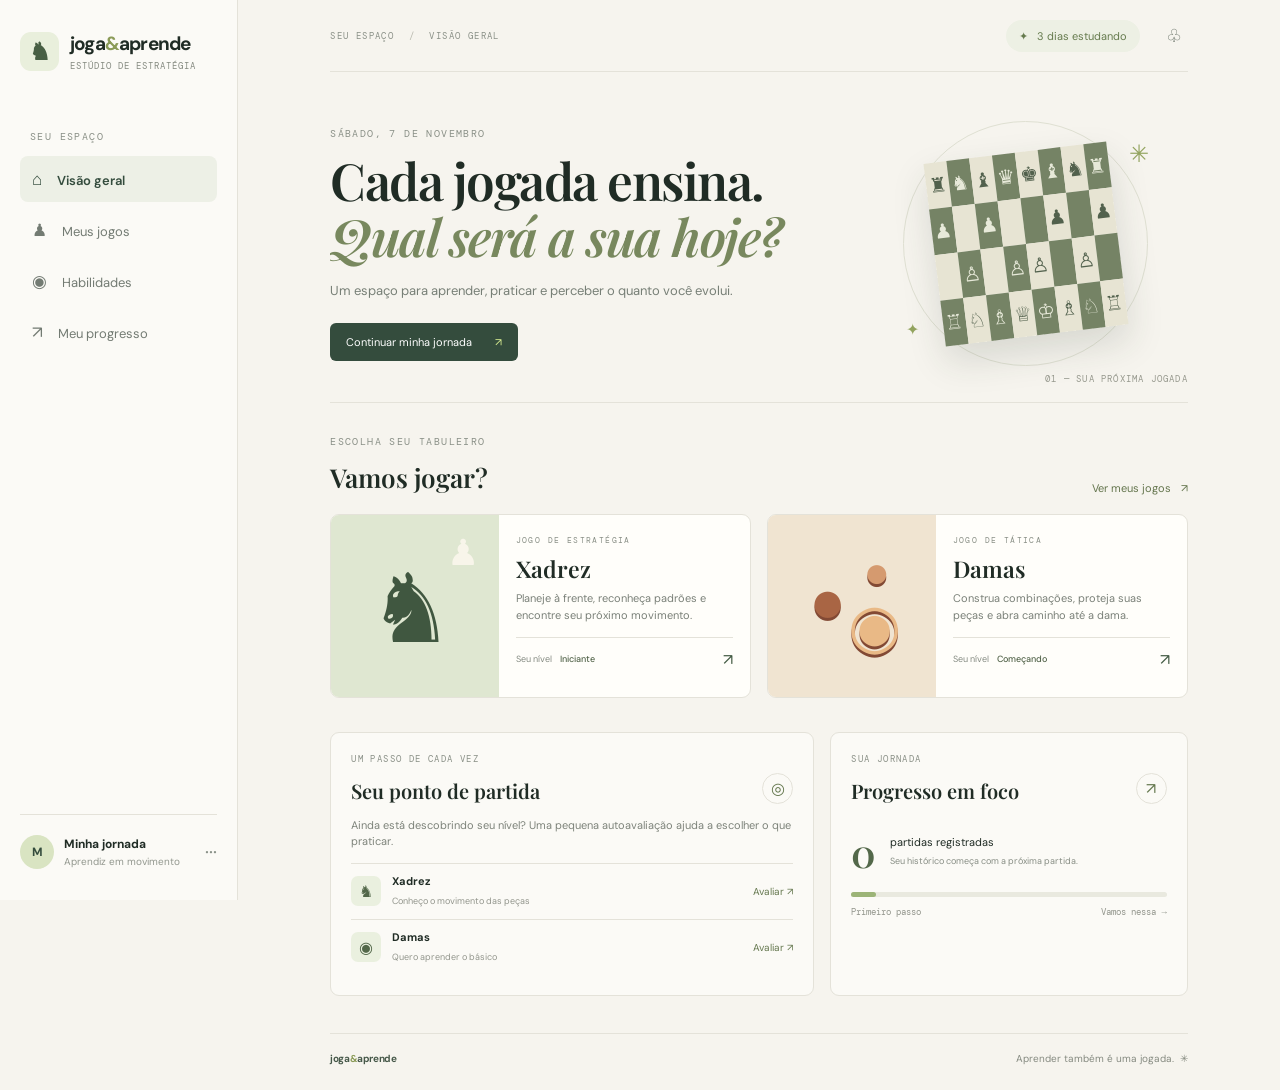
==== site/index.html @ 1d1612b4 "feat: add chess and checkers rules pages" ====
<!doctype html>
<html lang="pt-BR">
<head>
  <meta charset="utf-8"><meta name="viewport" content="width=device-width, initial-scale=1">
  <meta name="theme-color" content="#f6f4ee"><title>Joga & Aprende — Xadrez e Damas</title>
  <link rel="stylesheet" href="style.css">
</head>
<body>
  <aside class="sidebar">
    <a class="brand" href="#inicio"><span class="brand-icon">♞</span><span>joga<span class="amp">&</span>aprende<small>ESTÚDIO DE ESTRATÉGIA</small></span></a>
    <div class="nav-label">SEU ESPAÇO</div>
    <nav>
      <a class="nav-link active" href="#inicio"><span>⌂</span> Visão geral</a>
      <a class="nav-link" href="#jogos"><span>♟</span> Meus jogos</a>
      <a class="nav-link" href="#habilidades"><span>◉</span> Habilidades</a>
      <a class="nav-link" href="#progresso"><span>↗</span> Meu progresso</a>
    </nav>
    <div class="side-bottom"><div class="avatar">M</div><div><strong>Minha jornada</strong><small>Aprendiz em movimento</small></div><span class="dots">···</span></div>
  </aside>
  <main id="inicio">
    <header><div class="crumb">SEU ESPAÇO <span>/</span> VISÃO GERAL</div><div class="header-right"><span class="streak">✦ &nbsp; 3 dias estudando</span><button class="icon-btn" aria-label="Notificações">♧</button></div></header>
    <section class="welcome"><div><p class="eyebrow">SÁBADO, 7 DE NOVEMBRO</p><h1>Cada jogada ensina.<br><em>Qual será a sua hoje?</em></h1><p class="intro">Um espaço para aprender, praticar e perceber o quanto você evolui.</p><a class="button dark" href="#jogos">Continuar minha jornada <span>↗</span></a></div><div class="board-art" aria-label="Ilustração de tabuleiro de xadrez"><div class="orbit"></div><div class="mini-board"><span>♜</span><span>♞</span><span>♝</span><span>♛</span><span>♚</span><span>♝</span><span>♞</span><span>♜</span><span>♟</span><span></span><span>♟</span><span></span><span></span><span>♟</span><span></span><span>♟</span><span></span><span>♙</span><span></span><span>♙</span><span>♙</span><span></span><span>♙</span><span></span><span>♖</span><span>♘</span><span>♗</span><span>♕</span><span>♔</span><span>♗</span><span>♘</span><span>♖</span></div><span class="spark s1">✳</span><span class="spark s2">✦</span></div><span class="welcome-index">01 — SUA PRÓXIMA JOGADA</span></section>
    <section id="jogos" class="games-section"><div class="section-heading"><div><p class="eyebrow">ESCOLHA SEU TABULEIRO</p><h2>Vamos jogar?</h2></div><a class="text-link" href="#habilidades">Ver meus jogos <span>↗</span></a></div><div class="game-grid">
      <article class="game-card chess"><div class="game-art chess-art"><span>♞</span><i>♟</i></div><div class="game-content"><div class="tag">JOGO DE ESTRATÉGIA</div><h3>Xadrez</h3><p>Planeje à frente, reconheça padrões e encontre seu próximo movimento.</p><div class="card-bottom"><span>Seu nível <b>Iniciante</b></span><a href="xadrez/regras.html" aria-label="Estudar regras de Xadrez">↗</a></div></div></article>
      <article class="game-card checkers"><div class="game-art checkers-art"><span>●</span><i>◉</i><b>●</b></div><div class="game-content"><div class="tag">JOGO DE TÁTICA</div><h3>Damas</h3><p>Construa combinações, proteja suas peças e abra caminho até a dama.</p><div class="card-bottom"><span>Seu nível <b>Começando</b></span><a href="damas/regras.html" aria-label="Estudar regras de Damas">↗</a></div></div></article>
    </div></section>
    <section id="habilidades" class="lower-grid"><article class="panel skill-panel"><div class="panel-heading"><div><p class="eyebrow">UM PASSO DE CADA VEZ</p><h2>Seu ponto de partida</h2></div><span class="round-icon">◎</span></div><p class="muted">Ainda está descobrindo seu nível? Uma pequena autoavaliação ajuda a escolher o que praticar.</p><div class="skill-row"><span>♞</span><div><strong>Xadrez</strong><small>Conheço o movimento das peças</small></div><a href="#progresso">Avaliar ↗</a></div><div class="skill-row"><span>◉</span><div><strong>Damas</strong><small>Quero aprender o básico</small></div><a href="#progresso">Avaliar ↗</a></div></article>
      <article id="progresso" class="panel progress-panel"><div class="panel-heading"><div><p class="eyebrow">SUA JORNADA</p><h2>Progresso em foco</h2></div><span class="round-icon">↗</span></div><div class="progress-stat"><strong>0</strong><span>partidas registradas<br><small>Seu histórico começa com a próxima partida.</small></span></div><div class="progress-line"><span></span></div><div class="progress-foot"><span>Primeiro passo</span><span>Vamos nessa →</span></div></article></section>
    <footer><span>joga<span class="amp">&</span>aprende</span><span>Aprender também é uma jogada. &nbsp;✳</span></footer>
  </main><script src="script.js"></script>
</body></html>
---- site/style.css ----
@import url('https://fonts.googleapis.com/css2?family=DM+Mono:wght@400;500&family=DM+Sans:wght@400;500;600;700&family=Playfair+Display:ital,wght@0,600;0,700;1,600;1,700&display=swap');
:root{--ink:#202c25;--muted:#778078;--paper:#f6f4ee;--line:#e4e2d9;--green:#344c3d;--lime:#d8ed91;--mono:'DM Mono',monospace;--sans:'DM Sans',sans-serif;--serif:'Playfair Display',serif}*{box-sizing:border-box}html{scroll-behavior:smooth}body{margin:0;background:var(--paper);color:var(--ink);font-family:var(--sans)}.sidebar{position:fixed;inset:0 auto 0 0;width:238px;background:#fbfaf6;border-right:1px solid var(--line);padding:31px 20px;display:flex;flex-direction:column;z-index:2}.brand{display:flex;align-items:center;gap:11px;color:var(--ink);font-weight:700;font-size:19px;text-decoration:none;letter-spacing:-.8px}.brand-icon{background:#e9efdc;border-radius:11px;width:39px;height:39px;display:grid;place-items:center;color:#485f44;font-size:24px}.amp{color:#8b9b58}.brand small{display:block;font:9px var(--mono);letter-spacing:1px;color:#858a80;margin-top:4px}.nav-label,.eyebrow,.crumb,.tag{font:10px var(--mono);letter-spacing:1.4px;color:#8a9087}.nav-label{margin:58px 0 13px 10px}nav{display:grid;gap:5px}.nav-link{padding:12px;border-radius:8px;color:#737b73;text-decoration:none;font-size:13px}.nav-link span{font-size:17px;margin-right:12px}.nav-link.active{background:#edf0e6;color:#344c3d;font-weight:600}.side-bottom{margin-top:auto;border-top:1px solid var(--line);padding-top:20px;display:flex;align-items:center;gap:10px;font-size:12px}.avatar{height:34px;width:34px;border-radius:50%;display:grid;place-items:center;background:#d9e4c2;color:var(--green);font-weight:700}.side-bottom small{display:block;color:#92978e;font-size:10px;margin-top:3px}.dots{margin-left:auto;font-size:20px;color:#889087}main{margin-left:238px;max-width:1440px;padding:0 7.2%}header{height:72px;border-bottom:1px solid var(--line);display:flex;align-items:center;justify-content:space-between}.crumb{font-size:9px}.crumb span{padding:0 8px;color:#b8b9ae}.header-right{display:flex;align-items:center;gap:20px}.streak{font-size:11px;color:#667b4e;background:#edf0e4;border-radius:20px;padding:9px 13px}.icon-btn{border:0;background:none;font-size:18px;color:#697268}.welcome{min-height:330px;padding:55px 0 41px;position:relative;display:flex;justify-content:space-between;align-items:center;border-bottom:1px solid var(--line);overflow:hidden}.eyebrow{margin:0 0 12px}.welcome h1{font:600 clamp(36px,4vw,52px)/1.1 var(--serif);letter-spacing:-1.5px;margin:0}.welcome h1 em{color:#78885e}.intro{font-size:13px;color:#777f76;margin:17px 0 24px}.button{padding:12px 16px;border-radius:6px;text-decoration:none;font-size:11px;display:inline-flex;gap:23px;align-items:center}.dark{background:var(--green);color:white}.dark span{color:var(--lime)}.board-art{width:254px;height:230px;position:relative;display:grid;place-items:center;margin-right:35px}.mini-board{width:184px;height:184px;display:grid;grid-template-columns:repeat(8,1fr);box-shadow:0 16px 36px #27362926;transform:rotate(-7deg);z-index:1}.mini-board span{display:grid;place-items:center;font-size:20px;color:#e7e9d9;background:#758365}.mini-board span:nth-child(16n+1),.mini-board span:nth-child(16n+3),.mini-board span:nth-child(16n+5),.mini-board span:nth-child(16n+7),.mini-board span:nth-child(16n+10),.mini-board span:nth-child(16n+12),.mini-board span:nth-child(16n+14),.mini-board span:nth-child(16n+16){background:#e7e4d3;color:#52614d}.orbit{position:absolute;width:245px;height:245px;border:1px solid #dfe0d2;border-radius:50%}.spark{position:absolute;color:#93a45f}.s1{top:9px;right:4px;font-size:24px}.s2{left:7px;bottom:19px}.welcome-index{position:absolute;bottom:17px;right:0;font:9px var(--mono);letter-spacing:1.2px;color:#96988d}.games-section{padding:32px 0 34px}.section-heading,.panel-heading{display:flex;align-items:end;justify-content:space-between}.section-heading h2,.panel h2{font:600 26px var(--serif);margin:0}.text-link{font-size:11px;color:#64754d;text-decoration:none}.text-link span{margin-left:7px}.game-grid{display:grid;grid-template-columns:1fr 1fr;gap:16px;margin-top:19px}.game-card{background:#fffefa;border:1px solid var(--line);border-radius:9px;overflow:hidden;display:grid;grid-template-columns:40% 60%;min-height:184px}.game-art{position:relative;display:grid;place-items:center;overflow:hidden}.chess-art{background:#dfe7d1}.chess-art span{font-size:96px;color:#405740;transform:translate(-4px,4px)}.chess-art i{position:absolute;font-style:normal;color:#f8f5ea;font-size:36px;top:14px;right:20px}.checkers-art{background:#f0e4d1}.checkers-art span,.checkers-art i,.checkers-art b{position:absolute;font-size:61px;color:#a96544;text-shadow:0 3px 0 #824934}.checkers-art span{transform:translate(-24px,-5px)}.checkers-art i{font-style:normal;transform:translate(23px,20px);color:#e9b986}.checkers-art b{transform:translate(25px,-34px);font-size:44px;color:#d59a6f}.game-content{padding:20px 17px 13px}.tag{font-size:8px}.game-content h3{font:600 23px var(--serif);margin:8px 0 6px}.game-content p{font-size:11px;line-height:1.55;color:#7a8078;margin:0;max-width:245px}.card-bottom{display:flex;align-items:center;justify-content:space-between;border-top:1px solid var(--line);padding-top:11px;margin-top:13px;font-size:9px;color:#858b82}.card-bottom b{font-weight:500;color:#53644a;margin-left:6px}.card-bottom a{color:#425a42;text-decoration:none;font-size:16px}.lower-grid{display:grid;grid-template-columns:1.15fr .85fr;gap:16px;margin:0 0 37px}.panel{border:1px solid var(--line);background:#fbfaf6;border-radius:9px;padding:20px}.panel h2{font-size:20px}.panel .eyebrow{font-size:9px}.round-icon{width:31px;height:31px;border:1px solid var(--line);border-radius:50%;display:grid;place-items:center;color:#65784f}.muted{font-size:11px;color:#7d837a;line-height:1.5;margin:13px 0}.skill-row{padding:10px 0;border-top:1px solid var(--line);display:flex;align-items:center;gap:11px}.skill-row>span{width:30px;height:30px;border-radius:7px;background:#eaf0df;display:grid;place-items:center;color:#53684a}.skill-row strong{font-size:11px;display:block}.skill-row small{font-size:9px;color:#92958c}.skill-row a{margin-left:auto;text-decoration:none;color:#65784f;font-size:10px}.progress-stat{display:flex;align-items:center;gap:14px;margin:22px 0 14px}.progress-stat strong{font:600 39px var(--serif);color:#53684a}.progress-stat span{font-size:11px;line-height:1.6}.progress-stat small{color:#878d84;font-size:9px}.progress-line{height:5px;background:#e9e9df;border-radius:8px}.progress-line span{display:block;height:100%;width:8%;background:#9cb477;border-radius:8px}.progress-foot{display:flex;justify-content:space-between;margin-top:9px;font:9px var(--mono);color:#92958c}footer{border-top:1px solid var(--line);display:flex;justify-content:space-between;padding:18px 0 25px;font-size:10px;color:#858a80}footer>span:first-child{font-weight:700;color:#465849;letter-spacing:-.4px}
@media(max-width:950px){.sidebar{width:195px}main{margin-left:195px;padding:0 5%}.game-card{grid-template-columns:34% 66%}.game-content{padding:16px 12px}.board-art{margin-right:0;transform:scale(.85)}}@media(max-width:700px){.sidebar{position:sticky;top:0;width:100%;height:60px;padding:9px 16px;flex-direction:row;align-items:center;border-right:0;border-bottom:1px solid var(--line)}.brand{font-size:16px}.brand-icon{width:34px;height:34px}.brand small,.nav-label,.side-bottom{display:none}nav{margin-left:auto;display:flex;gap:0}.nav-link{font-size:0;padding:8px}.nav-link span{font-size:17px;margin:0}.nav-link:nth-child(n+3){display:none}main{margin:0;padding:0 20px}header{height:54px}.streak{font-size:9px;padding:7px 9px}.welcome{padding:37px 0 40px;min-height:275px}.welcome h1{font-size:37px}.intro{max-width:300px;line-height:1.5}.board-art{position:absolute;right:-80px;opacity:.18;transform:scale(.8)}.welcome>div:first-child{z-index:1}.welcome-index{font-size:7px}.game-grid,.lower-grid{grid-template-columns:1fr}.game-card{min-height:175px;grid-template-columns:36% 64%}.game-art{min-height:175px}.game-content p{max-width:none}.section-heading h2{font-size:24px}.panel{padding:17px}footer{font-size:9px}}
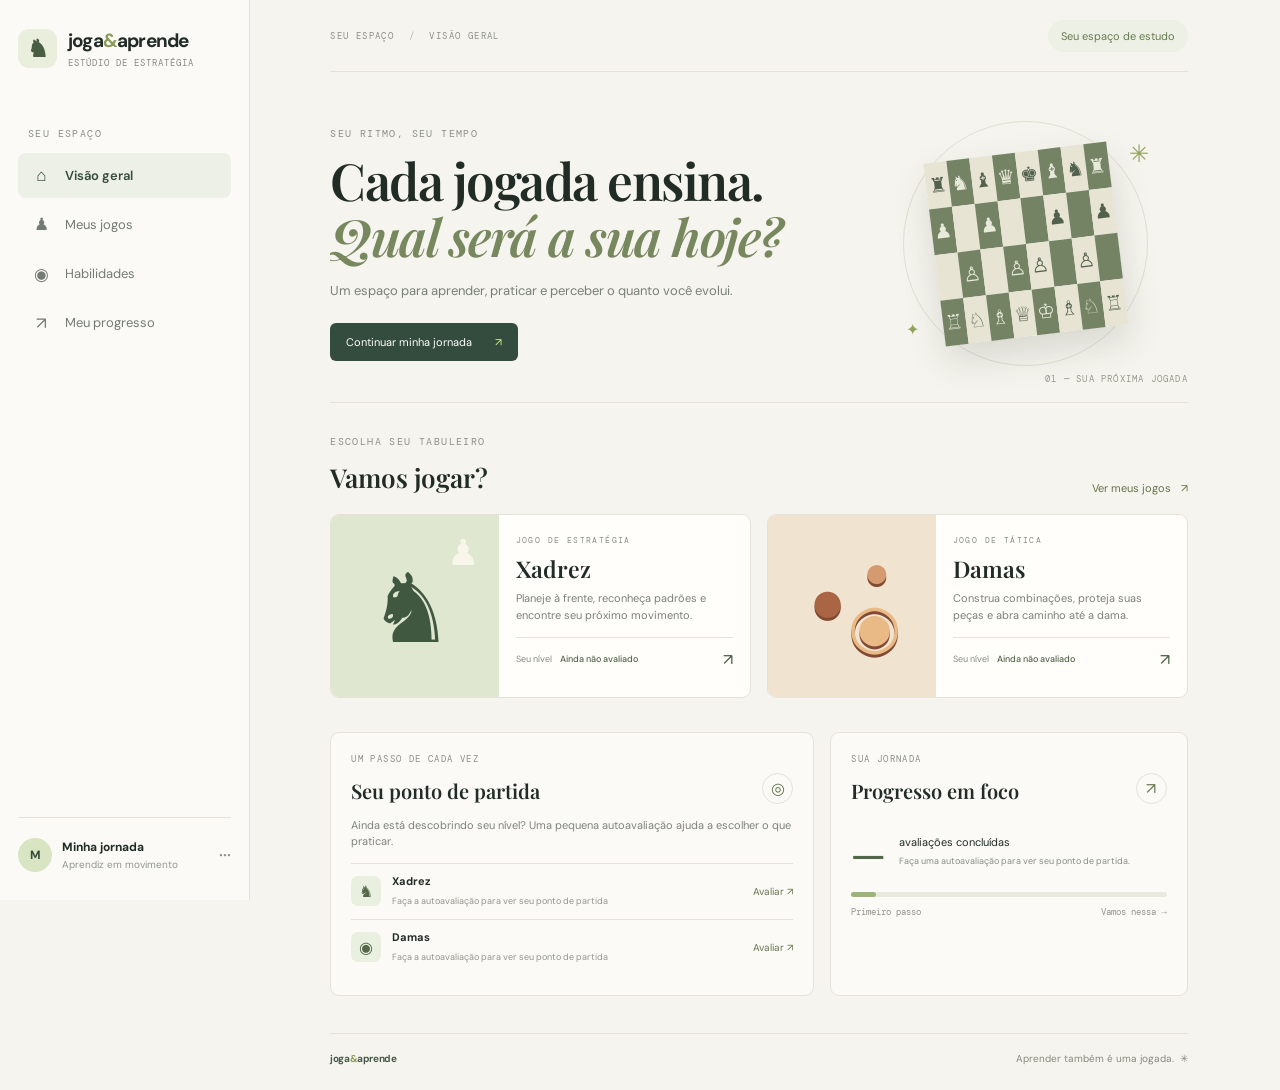
==== commit 1abb5b77: "feat: complete skill assessments and unify sidebar navigation" ====
--- a/site/index.html
+++ b/site/index.html
@@ -12,21 +12,26 @@
     <nav>
       <a class="nav-link active" href="#inicio"><span>⌂</span> Visão geral</a>
       <a class="nav-link" href="#jogos"><span>♟</span> Meus jogos</a>
-      <a class="nav-link" href="#habilidades"><span>◉</span> Habilidades</a>
+      <a class="nav-link" href="habilidades/index.html"><span>◉</span> Habilidades</a>
       <a class="nav-link" href="#progresso"><span>↗</span> Meu progresso</a>
     </nav>
     <div class="side-bottom"><div class="avatar">M</div><div><strong>Minha jornada</strong><small>Aprendiz em movimento</small></div><span class="dots">···</span></div>
   </aside>
   <main id="inicio">
-    <header><div class="crumb">SEU ESPAÇO <span>/</span> VISÃO GERAL</div><div class="header-right"><span class="streak">✦ &nbsp; 3 dias estudando</span><button class="icon-btn" aria-label="Notificações">♧</button></div></header>
-    <section class="welcome"><div><p class="eyebrow">SÁBADO, 7 DE NOVEMBRO</p><h1>Cada jogada ensina.<br><em>Qual será a sua hoje?</em></h1><p class="intro">Um espaço para aprender, praticar e perceber o quanto você evolui.</p><a class="button dark" href="#jogos">Continuar minha jornada <span>↗</span></a></div><div class="board-art" aria-label="Ilustração de tabuleiro de xadrez"><div class="orbit"></div><div class="mini-board"><span>♜</span><span>♞</span><span>♝</span><span>♛</span><span>♚</span><span>♝</span><span>♞</span><span>♜</span><span>♟</span><span></span><span>♟</span><span></span><span></span><span>♟</span><span></span><span>♟</span><span></span><span>♙</span><span></span><span>♙</span><span>♙</span><span></span><span>♙</span><span></span><span>♖</span><span>♘</span><span>♗</span><span>♕</span><span>♔</span><span>♗</span><span>♘</span><span>♖</span></div><span class="spark s1">✳</span><span class="spark s2">✦</span></div><span class="welcome-index">01 — SUA PRÓXIMA JOGADA</span></section>
+    <header><div class="crumb">SEU ESPAÇO <span>/</span> VISÃO GERAL</div><div class="header-right"><span class="streak">Seu espaço de estudo</span></div></header>
+    <section class="welcome"><div><p class="eyebrow">SEU RITMO, SEU TEMPO</p><h1>Cada jogada ensina.<br><em>Qual será a sua hoje?</em></h1><p class="intro">Um espaço para aprender, praticar e perceber o quanto você evolui.</p><a class="button dark" href="#jogos">Continuar minha jornada <span>↗</span></a></div><div class="board-art" aria-label="Ilustração de tabuleiro de xadrez"><div class="orbit"></div><div class="mini-board"><span>♜</span><span>♞</span><span>♝</span><span>♛</span><span>♚</span><span>♝</span><span>♞</span><span>♜</span><span>♟</span><span></span><span>♟</span><span></span><span></span><span>♟</span><span></span><span>♟</span><span></span><span>♙</span><span></span><span>♙</span><span>♙</span><span></span><span>♙</span><span></span><span>♖</span><span>♘</span><span>♗</span><span>♕</span><span>♔</span><span>♗</span><span>♘</span><span>♖</span></div><span class="spark s1">✳</span><span class="spark s2">✦</span></div><span class="welcome-index">01 — SUA PRÓXIMA JOGADA</span></section>
     <section id="jogos" class="games-section"><div class="section-heading"><div><p class="eyebrow">ESCOLHA SEU TABULEIRO</p><h2>Vamos jogar?</h2></div><a class="text-link" href="#habilidades">Ver meus jogos <span>↗</span></a></div><div class="game-grid">
-      <article class="game-card chess"><div class="game-art chess-art"><span>♞</span><i>♟</i></div><div class="game-content"><div class="tag">JOGO DE ESTRATÉGIA</div><h3>Xadrez</h3><p>Planeje à frente, reconheça padrões e encontre seu próximo movimento.</p><div class="card-bottom"><span>Seu nível <b>Iniciante</b></span><a href="xadrez/regras.html" aria-label="Estudar regras de Xadrez">↗</a></div></div></article>
-      <article class="game-card checkers"><div class="game-art checkers-art"><span>●</span><i>◉</i><b>●</b></div><div class="game-content"><div class="tag">JOGO DE TÁTICA</div><h3>Damas</h3><p>Construa combinações, proteja suas peças e abra caminho até a dama.</p><div class="card-bottom"><span>Seu nível <b>Começando</b></span><a href="damas/regras.html" aria-label="Estudar regras de Damas">↗</a></div></div></article>
+      <article class="game-card chess"><div class="game-art chess-art"><span>♞</span><i>♟</i></div><div class="game-content"><div class="tag">JOGO DE ESTRATÉGIA</div><h3>Xadrez</h3><p>Planeje à frente, reconheça padrões e encontre seu próximo movimento.</p><div class="card-bottom"><span>Seu nível <b data-level="xadrez">Ainda não avaliado</b></span><a href="xadrez/regras.html" aria-label="Estudar regras de Xadrez">↗</a></div></div></article>
+      <article class="game-card checkers"><div class="game-art checkers-art"><span>●</span><i>◉</i><b>●</b></div><div class="game-content"><div class="tag">JOGO DE TÁTICA</div><h3>Damas</h3><p>Construa combinações, proteja suas peças e abra caminho até a dama.</p><div class="card-bottom"><span>Seu nível <b data-level="damas">Ainda não avaliado</b></span><a href="damas/regras.html" aria-label="Estudar regras de Damas">↗</a></div></div></article>
     </div></section>
-    <section id="habilidades" class="lower-grid"><article class="panel skill-panel"><div class="panel-heading"><div><p class="eyebrow">UM PASSO DE CADA VEZ</p><h2>Seu ponto de partida</h2></div><span class="round-icon">◎</span></div><p class="muted">Ainda está descobrindo seu nível? Uma pequena autoavaliação ajuda a escolher o que praticar.</p><div class="skill-row"><span>♞</span><div><strong>Xadrez</strong><small>Conheço o movimento das peças</small></div><a href="#progresso">Avaliar ↗</a></div><div class="skill-row"><span>◉</span><div><strong>Damas</strong><small>Quero aprender o básico</small></div><a href="#progresso">Avaliar ↗</a></div></article>
-      <article id="progresso" class="panel progress-panel"><div class="panel-heading"><div><p class="eyebrow">SUA JORNADA</p><h2>Progresso em foco</h2></div><span class="round-icon">↗</span></div><div class="progress-stat"><strong>0</strong><span>partidas registradas<br><small>Seu histórico começa com a próxima partida.</small></span></div><div class="progress-line"><span></span></div><div class="progress-foot"><span>Primeiro passo</span><span>Vamos nessa →</span></div></article></section>
+    <section id="habilidades" class="lower-grid"><article class="panel skill-panel"><div class="panel-heading"><div><p class="eyebrow">UM PASSO DE CADA VEZ</p><h2>Seu ponto de partida</h2></div><span class="round-icon">◎</span></div><p class="muted">Ainda está descobrindo seu nível? Uma pequena autoavaliação ajuda a escolher o que praticar.</p><div class="skill-row"><span>♞</span><div><strong>Xadrez</strong><small data-assessment-hint="xadrez">Faça a autoavaliação para ver seu ponto de partida</small></div><a href="habilidades/index.html?game=xadrez">Avaliar ↗</a></div><div class="skill-row"><span>◉</span><div><strong>Damas</strong><small data-assessment-hint="damas">Faça a autoavaliação para ver seu ponto de partida</small></div><a href="habilidades/index.html?game=damas">Avaliar ↗</a></div></article>
+      <article id="progresso" class="panel progress-panel"><div class="panel-heading"><div><p class="eyebrow">SUA JORNADA</p><h2>Progresso em foco</h2></div><span class="round-icon">↗</span></div><div class="progress-stat"><strong>—</strong><span>avaliações concluídas<br><small data-progress-summary>Faça uma autoavaliação para ver seu ponto de partida.</small></span></div><div class="progress-line"><span></span></div><div class="progress-foot"><span>Primeiro passo</span><span>Vamos nessa →</span></div></article></section>
     <footer><span>joga<span class="amp">&</span>aprende</span><span>Aprender também é uma jogada. &nbsp;✳</span></footer>
-  </main><script src="script.js"></script>
+  </main><script src="script.js"></script><script src="home.js"></script>
 </body></html>
 
+
+
+
+
+
--- a/site/style.css
+++ b/site/style.css
@@ -1,3 +1,7 @@
 @import url('https://fonts.googleapis.com/css2?family=DM+Mono:wght@400;500&family=DM+Sans:wght@400;500;600;700&family=Playfair+Display:ital,wght@0,600;0,700;1,600;1,700&display=swap');
 :root{--ink:#202c25;--muted:#778078;--paper:#f6f4ee;--line:#e4e2d9;--green:#344c3d;--lime:#d8ed91;--mono:'DM Mono',monospace;--sans:'DM Sans',sans-serif;--serif:'Playfair Display',serif}*{box-sizing:border-box}html{scroll-behavior:smooth}body{margin:0;background:var(--paper);color:var(--ink);font-family:var(--sans)}.sidebar{position:fixed;inset:0 auto 0 0;width:238px;background:#fbfaf6;border-right:1px solid var(--line);padding:31px 20px;display:flex;flex-direction:column;z-index:2}.brand{display:flex;align-items:center;gap:11px;color:var(--ink);font-weight:700;font-size:19px;text-decoration:none;letter-spacing:-.8px}.brand-icon{background:#e9efdc;border-radius:11px;width:39px;height:39px;display:grid;place-items:center;color:#485f44;font-size:24px}.amp{color:#8b9b58}.brand small{display:block;font:9px var(--mono);letter-spacing:1px;color:#858a80;margin-top:4px}.nav-label,.eyebrow,.crumb,.tag{font:10px var(--mono);letter-spacing:1.4px;color:#8a9087}.nav-label{margin:58px 0 13px 10px}nav{display:grid;gap:5px}.nav-link{padding:12px;border-radius:8px;color:#737b73;text-decoration:none;font-size:13px}.nav-link span{font-size:17px;margin-right:12px}.nav-link.active{background:#edf0e6;color:#344c3d;font-weight:600}.side-bottom{margin-top:auto;border-top:1px solid var(--line);padding-top:20px;display:flex;align-items:center;gap:10px;font-size:12px}.avatar{height:34px;width:34px;border-radius:50%;display:grid;place-items:center;background:#d9e4c2;color:var(--green);font-weight:700}.side-bottom small{display:block;color:#92978e;font-size:10px;margin-top:3px}.dots{margin-left:auto;font-size:20px;color:#889087}main{margin-left:238px;max-width:1440px;padding:0 7.2%}header{height:72px;border-bottom:1px solid var(--line);display:flex;align-items:center;justify-content:space-between}.crumb{font-size:9px}.crumb span{padding:0 8px;color:#b8b9ae}.header-right{display:flex;align-items:center;gap:20px}.streak{font-size:11px;color:#667b4e;background:#edf0e4;border-radius:20px;padding:9px 13px}.icon-btn{border:0;background:none;font-size:18px;color:#697268}.welcome{min-height:330px;padding:55px 0 41px;position:relative;display:flex;justify-content:space-between;align-items:center;border-bottom:1px solid var(--line);overflow:hidden}.eyebrow{margin:0 0 12px}.welcome h1{font:600 clamp(36px,4vw,52px)/1.1 var(--serif);letter-spacing:-1.5px;margin:0}.welcome h1 em{color:#78885e}.intro{font-size:13px;color:#777f76;margin:17px 0 24px}.button{padding:12px 16px;border-radius:6px;text-decoration:none;font-size:11px;display:inline-flex;gap:23px;align-items:center}.dark{background:var(--green);color:white}.dark span{color:var(--lime)}.board-art{width:254px;height:230px;position:relative;display:grid;place-items:center;margin-right:35px}.mini-board{width:184px;height:184px;display:grid;grid-template-columns:repeat(8,1fr);box-shadow:0 16px 36px #27362926;transform:rotate(-7deg);z-index:1}.mini-board span{display:grid;place-items:center;font-size:20px;color:#e7e9d9;background:#758365}.mini-board span:nth-child(16n+1),.mini-board span:nth-child(16n+3),.mini-board span:nth-child(16n+5),.mini-board span:nth-child(16n+7),.mini-board span:nth-child(16n+10),.mini-board span:nth-child(16n+12),.mini-board span:nth-child(16n+14),.mini-board span:nth-child(16n+16){background:#e7e4d3;color:#52614d}.orbit{position:absolute;width:245px;height:245px;border:1px solid #dfe0d2;border-radius:50%}.spark{position:absolute;color:#93a45f}.s1{top:9px;right:4px;font-size:24px}.s2{left:7px;bottom:19px}.welcome-index{position:absolute;bottom:17px;right:0;font:9px var(--mono);letter-spacing:1.2px;color:#96988d}.games-section{padding:32px 0 34px}.section-heading,.panel-heading{display:flex;align-items:end;justify-content:space-between}.section-heading h2,.panel h2{font:600 26px var(--serif);margin:0}.text-link{font-size:11px;color:#64754d;text-decoration:none}.text-link span{margin-left:7px}.game-grid{display:grid;grid-template-columns:1fr 1fr;gap:16px;margin-top:19px}.game-card{background:#fffefa;border:1px solid var(--line);border-radius:9px;overflow:hidden;display:grid;grid-template-columns:40% 60%;min-height:184px}.game-art{position:relative;display:grid;place-items:center;overflow:hidden}.chess-art{background:#dfe7d1}.chess-art span{font-size:96px;color:#405740;transform:translate(-4px,4px)}.chess-art i{position:absolute;font-style:normal;color:#f8f5ea;font-size:36px;top:14px;right:20px}.checkers-art{background:#f0e4d1}.checkers-art span,.checkers-art i,.checkers-art b{position:absolute;font-size:61px;color:#a96544;text-shadow:0 3px 0 #824934}.checkers-art span{transform:translate(-24px,-5px)}.checkers-art i{font-style:normal;transform:translate(23px,20px);color:#e9b986}.checkers-art b{transform:translate(25px,-34px);font-size:44px;color:#d59a6f}.game-content{padding:20px 17px 13px}.tag{font-size:8px}.game-content h3{font:600 23px var(--serif);margin:8px 0 6px}.game-content p{font-size:11px;line-height:1.55;color:#7a8078;margin:0;max-width:245px}.card-bottom{display:flex;align-items:center;justify-content:space-between;border-top:1px solid var(--line);padding-top:11px;margin-top:13px;font-size:9px;color:#858b82}.card-bottom b{font-weight:500;color:#53644a;margin-left:6px}.card-bottom a{color:#425a42;text-decoration:none;font-size:16px}.lower-grid{display:grid;grid-template-columns:1.15fr .85fr;gap:16px;margin:0 0 37px}.panel{border:1px solid var(--line);background:#fbfaf6;border-radius:9px;padding:20px}.panel h2{font-size:20px}.panel .eyebrow{font-size:9px}.round-icon{width:31px;height:31px;border:1px solid var(--line);border-radius:50%;display:grid;place-items:center;color:#65784f}.muted{font-size:11px;color:#7d837a;line-height:1.5;margin:13px 0}.skill-row{padding:10px 0;border-top:1px solid var(--line);display:flex;align-items:center;gap:11px}.skill-row>span{width:30px;height:30px;border-radius:7px;background:#eaf0df;display:grid;place-items:center;color:#53684a}.skill-row strong{font-size:11px;display:block}.skill-row small{font-size:9px;color:#92958c}.skill-row a{margin-left:auto;text-decoration:none;color:#65784f;font-size:10px}.progress-stat{display:flex;align-items:center;gap:14px;margin:22px 0 14px}.progress-stat strong{font:600 39px var(--serif);color:#53684a}.progress-stat span{font-size:11px;line-height:1.6}.progress-stat small{color:#878d84;font-size:9px}.progress-line{height:5px;background:#e9e9df;border-radius:8px}.progress-line span{display:block;height:100%;width:8%;background:#9cb477;border-radius:8px}.progress-foot{display:flex;justify-content:space-between;margin-top:9px;font:9px var(--mono);color:#92958c}footer{border-top:1px solid var(--line);display:flex;justify-content:space-between;padding:18px 0 25px;font-size:10px;color:#858a80}footer>span:first-child{font-weight:700;color:#465849;letter-spacing:-.4px}
 @media(max-width:950px){.sidebar{width:195px}main{margin-left:195px;padding:0 5%}.game-card{grid-template-columns:34% 66%}.game-content{padding:16px 12px}.board-art{margin-right:0;transform:scale(.85)}}@media(max-width:700px){.sidebar{position:sticky;top:0;width:100%;height:60px;padding:9px 16px;flex-direction:row;align-items:center;border-right:0;border-bottom:1px solid var(--line)}.brand{font-size:16px}.brand-icon{width:34px;height:34px}.brand small,.nav-label,.side-bottom{display:none}nav{margin-left:auto;display:flex;gap:0}.nav-link{font-size:0;padding:8px}.nav-link span{font-size:17px;margin:0}.nav-link:nth-child(n+3){display:none}main{margin:0;padding:0 20px}header{height:54px}.streak{font-size:9px;padding:7px 9px}.welcome{padding:37px 0 40px;min-height:275px}.welcome h1{font-size:37px}.intro{max-width:300px;line-height:1.5}.board-art{position:absolute;right:-80px;opacity:.18;transform:scale(.8)}.welcome>div:first-child{z-index:1}.welcome-index{font-size:7px}.game-grid,.lower-grid{grid-template-columns:1fr}.game-card{min-height:175px;grid-template-columns:36% 64%}.game-art{min-height:175px}.game-content p{max-width:none}.section-heading h2{font-size:24px}.panel{padding:17px}footer{font-size:9px}}
+/* Navegação lateral idêntica em todas as áreas. */
+.sidebar{width:250px;padding:28px 18px}.sidebar nav{gap:4px}.sidebar .nav-link{display:flex;align-items:center;min-height:42px;line-height:1.25}.sidebar .nav-link span{flex:none;width:23px;text-align:center}.sidebar .nav-link.active{background:#edf0e6;color:#344c3d;font-weight:600}
+@media(max-width:950px) and (min-width:701px){.sidebar{width:210px;padding:25px 14px}.sidebar .nav-link{font-size:12px}}
+@media(max-width:700px){.sidebar{position:sticky;top:0;width:100%;height:auto;min-height:unset;padding:8px 12px;background:#fbfaf6;display:grid;grid-template-columns:1fr;z-index:5}.sidebar .brand{font-size:15px}.sidebar .brand-icon{width:32px;height:32px}.sidebar .brand small,.sidebar .nav-label,.sidebar .side-bottom{display:none}.sidebar nav{display:flex;overflow-x:auto;gap:4px;margin:7px -2px 0;padding-bottom:2px;scrollbar-width:thin}.sidebar .nav-link{display:flex;flex:0 0 auto;min-height:34px;padding:7px 9px;font-size:10px;white-space:nowrap}.sidebar .nav-link span{font-size:14px;width:17px;margin-right:5px}.sidebar .nav-link:nth-child(n){display:flex}}
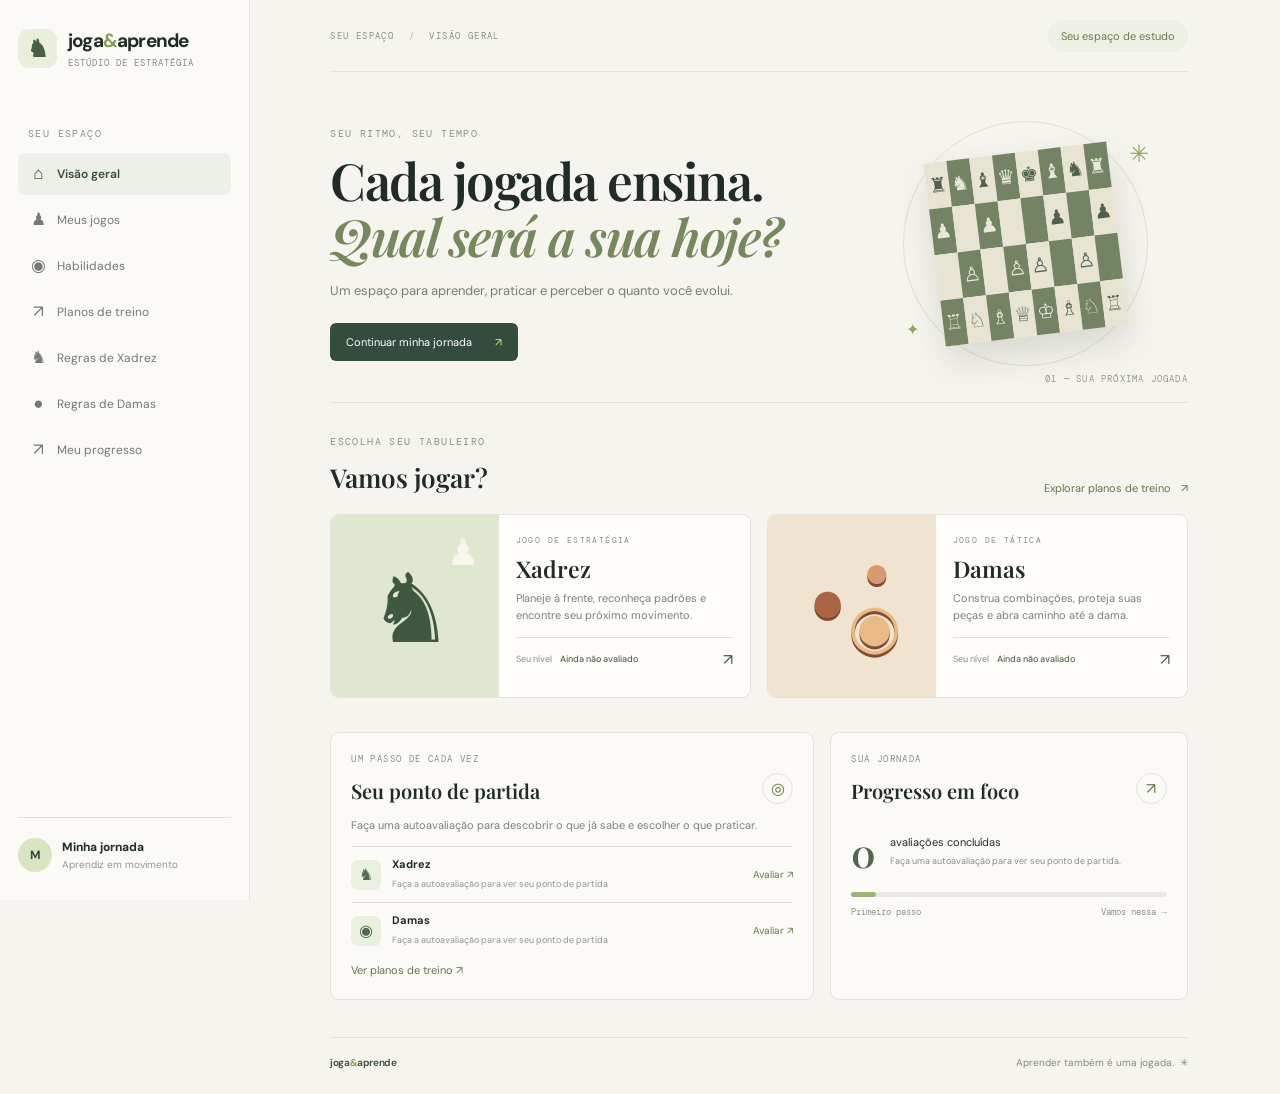
==== commit 1cbfcf61: "feat: add progressive chess and checkers training plans" ====
--- a/site/index.html
+++ b/site/index.html
@@ -1,37 +1,7 @@
 <!doctype html>
-<html lang="pt-BR">
-<head>
-  <meta charset="utf-8"><meta name="viewport" content="width=device-width, initial-scale=1">
-  <meta name="theme-color" content="#f6f4ee"><title>Joga & Aprende — Xadrez e Damas</title>
-  <link rel="stylesheet" href="style.css">
-</head>
-<body>
-  <aside class="sidebar">
-    <a class="brand" href="#inicio"><span class="brand-icon">♞</span><span>joga<span class="amp">&</span>aprende<small>ESTÚDIO DE ESTRATÉGIA</small></span></a>
-    <div class="nav-label">SEU ESPAÇO</div>
-    <nav>
-      <a class="nav-link active" href="#inicio"><span>⌂</span> Visão geral</a>
-      <a class="nav-link" href="#jogos"><span>♟</span> Meus jogos</a>
-      <a class="nav-link" href="habilidades/index.html"><span>◉</span> Habilidades</a>
-      <a class="nav-link" href="#progresso"><span>↗</span> Meu progresso</a>
-    </nav>
-    <div class="side-bottom"><div class="avatar">M</div><div><strong>Minha jornada</strong><small>Aprendiz em movimento</small></div><span class="dots">···</span></div>
-  </aside>
-  <main id="inicio">
-    <header><div class="crumb">SEU ESPAÇO <span>/</span> VISÃO GERAL</div><div class="header-right"><span class="streak">Seu espaço de estudo</span></div></header>
-    <section class="welcome"><div><p class="eyebrow">SEU RITMO, SEU TEMPO</p><h1>Cada jogada ensina.<br><em>Qual será a sua hoje?</em></h1><p class="intro">Um espaço para aprender, praticar e perceber o quanto você evolui.</p><a class="button dark" href="#jogos">Continuar minha jornada <span>↗</span></a></div><div class="board-art" aria-label="Ilustração de tabuleiro de xadrez"><div class="orbit"></div><div class="mini-board"><span>♜</span><span>♞</span><span>♝</span><span>♛</span><span>♚</span><span>♝</span><span>♞</span><span>♜</span><span>♟</span><span></span><span>♟</span><span></span><span></span><span>♟</span><span></span><span>♟</span><span></span><span>♙</span><span></span><span>♙</span><span>♙</span><span></span><span>♙</span><span></span><span>♖</span><span>♘</span><span>♗</span><span>♕</span><span>♔</span><span>♗</span><span>♘</span><span>♖</span></div><span class="spark s1">✳</span><span class="spark s2">✦</span></div><span class="welcome-index">01 — SUA PRÓXIMA JOGADA</span></section>
-    <section id="jogos" class="games-section"><div class="section-heading"><div><p class="eyebrow">ESCOLHA SEU TABULEIRO</p><h2>Vamos jogar?</h2></div><a class="text-link" href="#habilidades">Ver meus jogos <span>↗</span></a></div><div class="game-grid">
-      <article class="game-card chess"><div class="game-art chess-art"><span>♞</span><i>♟</i></div><div class="game-content"><div class="tag">JOGO DE ESTRATÉGIA</div><h3>Xadrez</h3><p>Planeje à frente, reconheça padrões e encontre seu próximo movimento.</p><div class="card-bottom"><span>Seu nível <b data-level="xadrez">Ainda não avaliado</b></span><a href="xadrez/regras.html" aria-label="Estudar regras de Xadrez">↗</a></div></div></article>
-      <article class="game-card checkers"><div class="game-art checkers-art"><span>●</span><i>◉</i><b>●</b></div><div class="game-content"><div class="tag">JOGO DE TÁTICA</div><h3>Damas</h3><p>Construa combinações, proteja suas peças e abra caminho até a dama.</p><div class="card-bottom"><span>Seu nível <b data-level="damas">Ainda não avaliado</b></span><a href="damas/regras.html" aria-label="Estudar regras de Damas">↗</a></div></div></article>
-    </div></section>
-    <section id="habilidades" class="lower-grid"><article class="panel skill-panel"><div class="panel-heading"><div><p class="eyebrow">UM PASSO DE CADA VEZ</p><h2>Seu ponto de partida</h2></div><span class="round-icon">◎</span></div><p class="muted">Ainda está descobrindo seu nível? Uma pequena autoavaliação ajuda a escolher o que praticar.</p><div class="skill-row"><span>♞</span><div><strong>Xadrez</strong><small data-assessment-hint="xadrez">Faça a autoavaliação para ver seu ponto de partida</small></div><a href="habilidades/index.html?game=xadrez">Avaliar ↗</a></div><div class="skill-row"><span>◉</span><div><strong>Damas</strong><small data-assessment-hint="damas">Faça a autoavaliação para ver seu ponto de partida</small></div><a href="habilidades/index.html?game=damas">Avaliar ↗</a></div></article>
-      <article id="progresso" class="panel progress-panel"><div class="panel-heading"><div><p class="eyebrow">SUA JORNADA</p><h2>Progresso em foco</h2></div><span class="round-icon">↗</span></div><div class="progress-stat"><strong>—</strong><span>avaliações concluídas<br><small data-progress-summary>Faça uma autoavaliação para ver seu ponto de partida.</small></span></div><div class="progress-line"><span></span></div><div class="progress-foot"><span>Primeiro passo</span><span>Vamos nessa →</span></div></article></section>
-    <footer><span>joga<span class="amp">&</span>aprende</span><span>Aprender também é uma jogada. &nbsp;✳</span></footer>
-  </main><script src="script.js"></script><script src="home.js"></script>
-</body></html>
-
-
-
-
-
-
+<html lang="pt-BR"><head><meta charset="utf-8"><meta name="viewport" content="width=device-width, initial-scale=1"><meta name="theme-color" content="#f6f4ee"><meta name="description" content="Estude Xadrez e Damas, avalie suas habilidades e acompanhe seu percurso."><title>Joga & Aprende — Xadrez e Damas</title><link rel="stylesheet" href="style.css"></head>
+<body><aside class="sidebar"><a class="brand" href="index.html"><span class="brand-icon">♞</span><span>joga<span class="amp">&</span>aprende<small>ESTÚDIO DE ESTRATÉGIA</small></span></a><div class="nav-label">SEU ESPAÇO</div><nav aria-label="Navegação principal"><a class="nav-link active" href="index.html"><span aria-hidden="true">⌂</span> Visão geral</a><a class="nav-link" href="index.html#jogos"><span aria-hidden="true">♟</span> Meus jogos</a><a class="nav-link" href="habilidades/index.html"><span aria-hidden="true">◉</span> Habilidades</a><a class="nav-link" href="treino/index.html"><span aria-hidden="true">↗</span> Planos de treino</a><a class="nav-link" href="xadrez/regras.html"><span aria-hidden="true">♞</span> Regras de Xadrez</a><a class="nav-link" href="damas/regras.html"><span aria-hidden="true">●</span> Regras de Damas</a><a class="nav-link" href="index.html#progresso"><span aria-hidden="true">↗</span> Meu progresso</a></nav><div class="side-bottom"><div class="avatar">M</div><div><strong>Minha jornada</strong><small>Aprendiz em movimento</small></div></div></aside>
+<main id="inicio"><header><div class="crumb">SEU ESPAÇO <span>/</span> VISÃO GERAL</div><div class="header-right"><span class="streak">Seu espaço de estudo</span></div></header>
+<section class="welcome"><div><p class="eyebrow">SEU RITMO, SEU TEMPO</p><h1>Cada jogada ensina.<br><em>Qual será a sua hoje?</em></h1><p class="intro">Um espaço para aprender, praticar e perceber o quanto você evolui.</p><a class="button dark" href="#jogos">Continuar minha jornada <span>↗</span></a></div><div class="board-art" aria-label="Ilustração de tabuleiro de xadrez"><div class="orbit"></div><div class="mini-board"><span>♜</span><span>♞</span><span>♝</span><span>♛</span><span>♚</span><span>♝</span><span>♞</span><span>♜</span><span>♟</span><span></span><span>♟</span><span></span><span></span><span>♟</span><span></span><span>♟</span><span></span><span>♙</span><span></span><span>♙</span><span>♙</span><span></span><span>♙</span><span></span><span>♖</span><span>♘</span><span>♗</span><span>♕</span><span>♔</span><span>♗</span><span>♘</span><span>♖</span></div><span class="spark s1">✳</span><span class="spark s2">✦</span></div><span class="welcome-index">01 — SUA PRÓXIMA JOGADA</span></section>
+<section id="jogos" class="games-section"><div class="section-heading"><div><p class="eyebrow">ESCOLHA SEU TABULEIRO</p><h2>Vamos jogar?</h2></div><a class="text-link" href="treino/index.html">Explorar planos de treino <span>↗</span></a></div><div class="game-grid"><article class="game-card chess"><div class="game-art chess-art"><span>♞</span><i>♟</i></div><div class="game-content"><div class="tag">JOGO DE ESTRATÉGIA</div><h3>Xadrez</h3><p>Planeje à frente, reconheça padrões e encontre seu próximo movimento.</p><div class="card-bottom"><span>Seu nível <b data-level="xadrez">Ainda não avaliado</b></span><a href="xadrez/regras.html" aria-label="Estudar regras de Xadrez">↗</a></div></div></article><article class="game-card checkers"><div class="game-art checkers-art"><span>●</span><i>◉</i><b>●</b></div><div class="game-content"><div class="tag">JOGO DE TÁTICA</div><h3>Damas</h3><p>Construa combinações, proteja suas peças e abra caminho até a dama.</p><div class="card-bottom"><span>Seu nível <b data-level="damas">Ainda não avaliado</b></span><a href="damas/regras.html" aria-label="Estudar regras de Damas">↗</a></div></div></article></div></section>
+<section id="habilidades" class="lower-grid"><article class="panel skill-panel"><div class="panel-heading"><div><p class="eyebrow">UM PASSO DE CADA VEZ</p><h2>Seu ponto de partida</h2></div><span class="round-icon">◎</span></div><p class="muted">Faça uma autoavaliação para descobrir o que já sabe e escolher o que praticar.</p><div class="skill-row"><span>♞</span><div><strong>Xadrez</strong><small data-assessment-hint="xadrez">Faça a autoavaliação para ver seu ponto de partida</small></div><a href="habilidades/index.html?game=xadrez">Avaliar ↗</a></div><div class="skill-row"><span>◉</span><div><strong>Damas</strong><small data-assessment-hint="damas">Faça a autoavaliação para ver seu ponto de partida</small></div><a href="habilidades/index.html?game=damas">Avaliar ↗</a></div><a class="text-link" href="treino/index.html">Ver planos de treino ↗</a></article><article id="progresso" class="panel progress-panel"><div class="panel-heading"><div><p class="eyebrow">SUA JORNADA</p><h2>Progresso em foco</h2></div><span class="round-icon">↗</span></div><div class="progress-stat"><strong>0</strong><span>avaliações concluídas<br><small data-progress-summary>Faça uma autoavaliação para ver seu ponto de partida.</small></span></div><div class="progress-line"><span></span></div><div class="progress-foot"><span>Primeiro passo</span><span>Vamos nessa →</span></div></article></section><footer><span>joga<span class="amp">&</span>aprende</span><span>Aprender também é uma jogada. &nbsp;✳</span></footer></main><script src="script.js"></script><script src="home.js"></script></body></html>
--- a/site/style.css
+++ b/site/style.css
@@ -5,3 +5,5 @@
 .sidebar{width:250px;padding:28px 18px}.sidebar nav{gap:4px}.sidebar .nav-link{display:flex;align-items:center;min-height:42px;line-height:1.25}.sidebar .nav-link span{flex:none;width:23px;text-align:center}.sidebar .nav-link.active{background:#edf0e6;color:#344c3d;font-weight:600}
 @media(max-width:950px) and (min-width:701px){.sidebar{width:210px;padding:25px 14px}.sidebar .nav-link{font-size:12px}}
 @media(max-width:700px){.sidebar{position:sticky;top:0;width:100%;height:auto;min-height:unset;padding:8px 12px;background:#fbfaf6;display:grid;grid-template-columns:1fr;z-index:5}.sidebar .brand{font-size:15px}.sidebar .brand-icon{width:32px;height:32px}.sidebar .brand small,.sidebar .nav-label,.sidebar .side-bottom{display:none}.sidebar nav{display:flex;overflow-x:auto;gap:4px;margin:7px -2px 0;padding-bottom:2px;scrollbar-width:thin}.sidebar .nav-link{display:flex;flex:0 0 auto;min-height:34px;padding:7px 9px;font-size:10px;white-space:nowrap}.sidebar .nav-link span{font-size:14px;width:17px;margin-right:5px}.sidebar .nav-link:nth-child(n){display:flex}}
+
+@media(min-width:701px){.sidebar .nav-link{font-size:12px;padding:10px 9px}.sidebar .nav-link span{margin-right:7px}}
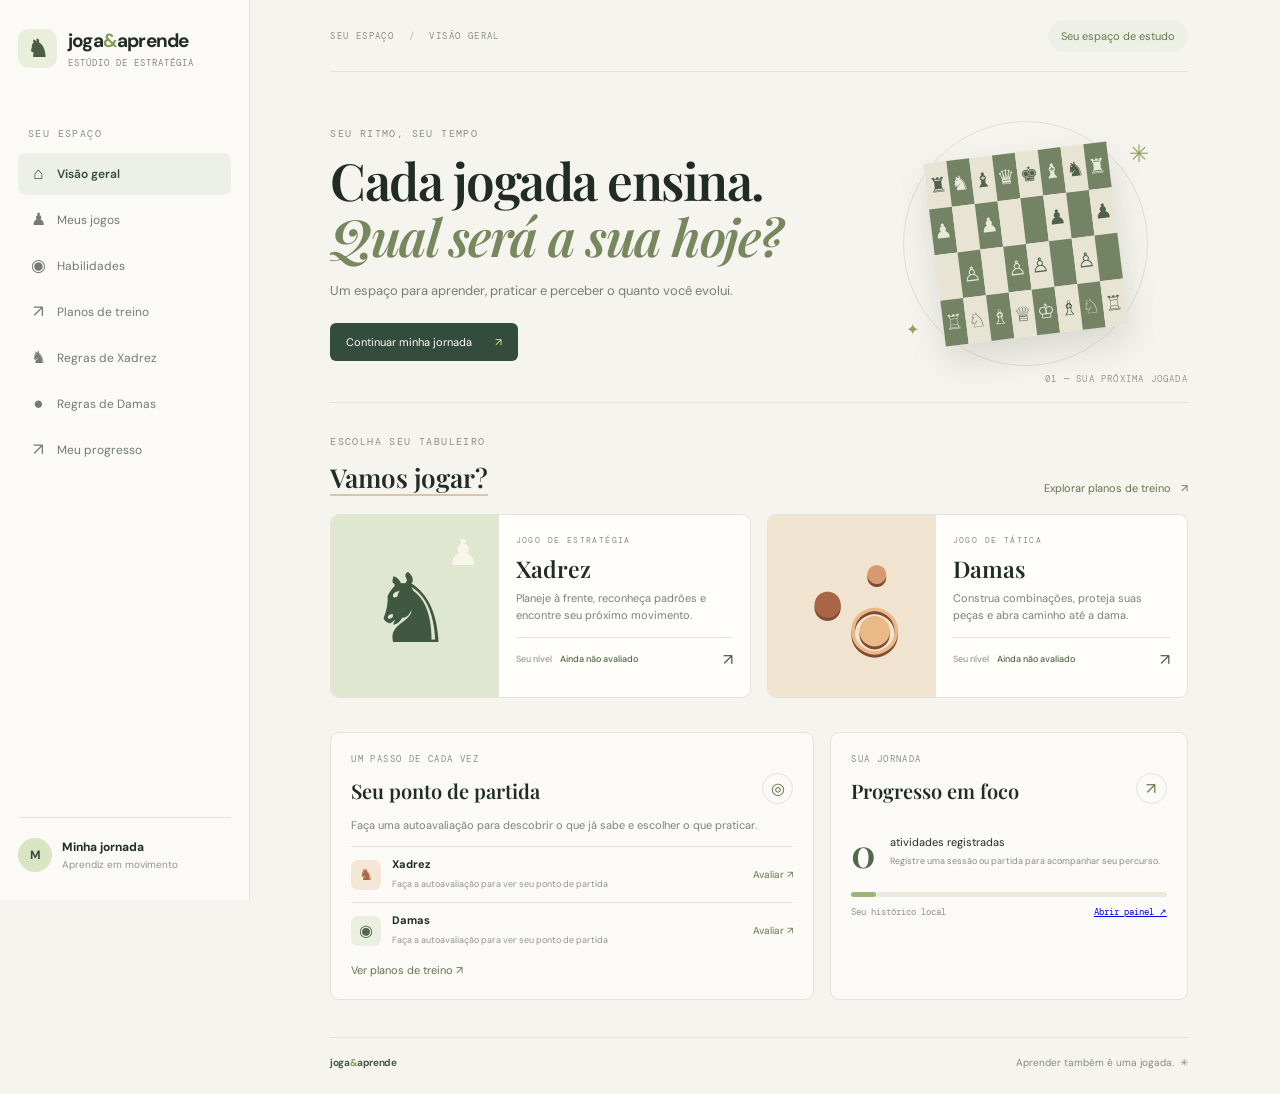
==== commit ebd63446: "feat: add game gallery to progress dashboard" ====
--- a/site/index.html
+++ b/site/index.html
@@ -1,7 +1,9 @@
 <!doctype html>
 <html lang="pt-BR"><head><meta charset="utf-8"><meta name="viewport" content="width=device-width, initial-scale=1"><meta name="theme-color" content="#f6f4ee"><meta name="description" content="Estude Xadrez e Damas, avalie suas habilidades e acompanhe seu percurso."><title>Joga & Aprende — Xadrez e Damas</title><link rel="stylesheet" href="style.css"></head>
-<body><aside class="sidebar"><a class="brand" href="index.html"><span class="brand-icon">♞</span><span>joga<span class="amp">&</span>aprende<small>ESTÚDIO DE ESTRATÉGIA</small></span></a><div class="nav-label">SEU ESPAÇO</div><nav aria-label="Navegação principal"><a class="nav-link active" href="index.html"><span aria-hidden="true">⌂</span> Visão geral</a><a class="nav-link" href="index.html#jogos"><span aria-hidden="true">♟</span> Meus jogos</a><a class="nav-link" href="habilidades/index.html"><span aria-hidden="true">◉</span> Habilidades</a><a class="nav-link" href="treino/index.html"><span aria-hidden="true">↗</span> Planos de treino</a><a class="nav-link" href="xadrez/regras.html"><span aria-hidden="true">♞</span> Regras de Xadrez</a><a class="nav-link" href="damas/regras.html"><span aria-hidden="true">●</span> Regras de Damas</a><a class="nav-link" href="index.html#progresso"><span aria-hidden="true">↗</span> Meu progresso</a></nav><div class="side-bottom"><div class="avatar">M</div><div><strong>Minha jornada</strong><small>Aprendiz em movimento</small></div></div></aside>
+<body><aside class="sidebar"><a class="brand" href="index.html"><span class="brand-icon">♞</span><span>joga<span class="amp">&</span>aprende<small>ESTÚDIO DE ESTRATÉGIA</small></span></a><div class="nav-label">SEU ESPAÇO</div><nav aria-label="Navegação principal"><a class="nav-link active" href="index.html"><span aria-hidden="true">⌂</span> Visão geral</a><a class="nav-link" href="index.html#jogos"><span aria-hidden="true">♟</span> Meus jogos</a><a class="nav-link" href="habilidades/index.html"><span aria-hidden="true">◉</span> Habilidades</a><a class="nav-link" href="treino/index.html"><span aria-hidden="true">↗</span> Planos de treino</a><a class="nav-link" href="xadrez/regras.html"><span aria-hidden="true">♞</span> Regras de Xadrez</a><a class="nav-link" href="damas/regras.html"><span aria-hidden="true">●</span> Regras de Damas</a><a class="nav-link" href="progresso/index.html"><span aria-hidden="true">↗</span> Meu progresso</a></nav><div class="side-bottom"><div class="avatar">M</div><div><strong>Minha jornada</strong><small>Aprendiz em movimento</small></div></div></aside>
 <main id="inicio"><header><div class="crumb">SEU ESPAÇO <span>/</span> VISÃO GERAL</div><div class="header-right"><span class="streak">Seu espaço de estudo</span></div></header>
 <section class="welcome"><div><p class="eyebrow">SEU RITMO, SEU TEMPO</p><h1>Cada jogada ensina.<br><em>Qual será a sua hoje?</em></h1><p class="intro">Um espaço para aprender, praticar e perceber o quanto você evolui.</p><a class="button dark" href="#jogos">Continuar minha jornada <span>↗</span></a></div><div class="board-art" aria-label="Ilustração de tabuleiro de xadrez"><div class="orbit"></div><div class="mini-board"><span>♜</span><span>♞</span><span>♝</span><span>♛</span><span>♚</span><span>♝</span><span>♞</span><span>♜</span><span>♟</span><span></span><span>♟</span><span></span><span></span><span>♟</span><span></span><span>♟</span><span></span><span>♙</span><span></span><span>♙</span><span>♙</span><span></span><span>♙</span><span></span><span>♖</span><span>♘</span><span>♗</span><span>♕</span><span>♔</span><span>♗</span><span>♘</span><span>♖</span></div><span class="spark s1">✳</span><span class="spark s2">✦</span></div><span class="welcome-index">01 — SUA PRÓXIMA JOGADA</span></section>
 <section id="jogos" class="games-section"><div class="section-heading"><div><p class="eyebrow">ESCOLHA SEU TABULEIRO</p><h2>Vamos jogar?</h2></div><a class="text-link" href="treino/index.html">Explorar planos de treino <span>↗</span></a></div><div class="game-grid"><article class="game-card chess"><div class="game-art chess-art"><span>♞</span><i>♟</i></div><div class="game-content"><div class="tag">JOGO DE ESTRATÉGIA</div><h3>Xadrez</h3><p>Planeje à frente, reconheça padrões e encontre seu próximo movimento.</p><div class="card-bottom"><span>Seu nível <b data-level="xadrez">Ainda não avaliado</b></span><a href="xadrez/regras.html" aria-label="Estudar regras de Xadrez">↗</a></div></div></article><article class="game-card checkers"><div class="game-art checkers-art"><span>●</span><i>◉</i><b>●</b></div><div class="game-content"><div class="tag">JOGO DE TÁTICA</div><h3>Damas</h3><p>Construa combinações, proteja suas peças e abra caminho até a dama.</p><div class="card-bottom"><span>Seu nível <b data-level="damas">Ainda não avaliado</b></span><a href="damas/regras.html" aria-label="Estudar regras de Damas">↗</a></div></div></article></div></section>
-<section id="habilidades" class="lower-grid"><article class="panel skill-panel"><div class="panel-heading"><div><p class="eyebrow">UM PASSO DE CADA VEZ</p><h2>Seu ponto de partida</h2></div><span class="round-icon">◎</span></div><p class="muted">Faça uma autoavaliação para descobrir o que já sabe e escolher o que praticar.</p><div class="skill-row"><span>♞</span><div><strong>Xadrez</strong><small data-assessment-hint="xadrez">Faça a autoavaliação para ver seu ponto de partida</small></div><a href="habilidades/index.html?game=xadrez">Avaliar ↗</a></div><div class="skill-row"><span>◉</span><div><strong>Damas</strong><small data-assessment-hint="damas">Faça a autoavaliação para ver seu ponto de partida</small></div><a href="habilidades/index.html?game=damas">Avaliar ↗</a></div><a class="text-link" href="treino/index.html">Ver planos de treino ↗</a></article><article id="progresso" class="panel progress-panel"><div class="panel-heading"><div><p class="eyebrow">SUA JORNADA</p><h2>Progresso em foco</h2></div><span class="round-icon">↗</span></div><div class="progress-stat"><strong>0</strong><span>avaliações concluídas<br><small data-progress-summary>Faça uma autoavaliação para ver seu ponto de partida.</small></span></div><div class="progress-line"><span></span></div><div class="progress-foot"><span>Primeiro passo</span><span>Vamos nessa →</span></div></article></section><footer><span>joga<span class="amp">&</span>aprende</span><span>Aprender também é uma jogada. &nbsp;✳</span></footer></main><script src="script.js"></script><script src="home.js"></script></body></html>
+<section id="habilidades" class="lower-grid"><article class="panel skill-panel"><div class="panel-heading"><div><p class="eyebrow">UM PASSO DE CADA VEZ</p><h2>Seu ponto de partida</h2></div><span class="round-icon">◎</span></div><p class="muted">Faça uma autoavaliação para descobrir o que já sabe e escolher o que praticar.</p><div class="skill-row"><span>♞</span><div><strong>Xadrez</strong><small data-assessment-hint="xadrez">Faça a autoavaliação para ver seu ponto de partida</small></div><a href="habilidades/index.html?game=xadrez">Avaliar ↗</a></div><div class="skill-row"><span>◉</span><div><strong>Damas</strong><small data-assessment-hint="damas">Faça a autoavaliação para ver seu ponto de partida</small></div><a href="habilidades/index.html?game=damas">Avaliar ↗</a></div><a class="text-link" href="treino/index.html">Ver planos de treino ↗</a></article><article id="progresso" class="panel progress-panel"><div class="panel-heading"><div><p class="eyebrow">SUA JORNADA</p><h2>Progresso em foco</h2></div><span class="round-icon">↗</span></div><div class="progress-stat"><strong>0</strong><span>atividades registradas<br><small data-progress-summary>Registre uma sessão ou partida para acompanhar seu percurso.</small></span></div><div class="progress-line"><span></span></div><div class="progress-foot"><span>Seu histórico local</span><a href="progresso/index.html">Abrir painel ↗</a></div></article></section><footer><span>joga<span class="amp">&</span>aprende</span><span>Aprender também é uma jogada. &nbsp;✳</span></footer></main><script src="script.js"></script><script src="home.js"></script></body></html>
+
+
--- a/site/style.css
+++ b/site/style.css
@@ -7,3 +7,7 @@
 @media(max-width:700px){.sidebar{position:sticky;top:0;width:100%;height:auto;min-height:unset;padding:8px 12px;background:#fbfaf6;display:grid;grid-template-columns:1fr;z-index:5}.sidebar .brand{font-size:15px}.sidebar .brand-icon{width:32px;height:32px}.sidebar .brand small,.sidebar .nav-label,.sidebar .side-bottom{display:none}.sidebar nav{display:flex;overflow-x:auto;gap:4px;margin:7px -2px 0;padding-bottom:2px;scrollbar-width:thin}.sidebar .nav-link{display:flex;flex:0 0 auto;min-height:34px;padding:7px 9px;font-size:10px;white-space:nowrap}.sidebar .nav-link span{font-size:14px;width:17px;margin-right:5px}.sidebar .nav-link:nth-child(n){display:flex}}
 
 @media(min-width:701px){.sidebar .nav-link{font-size:12px;padding:10px 9px}.sidebar .nav-link span{margin-right:7px}}
+/* Páginas gerais usam os dois acentos de jogo de forma equilibrada. */
+.games-section .section-heading h2{ text-decoration:underline; text-decoration-color:#d9c4ae; text-decoration-thickness:2px; text-underline-offset:6px }
+.skill-row:nth-of-type(1)>span{background:#eaf0df;color:#53684a}
+.skill-row:nth-of-type(2)>span{background:#f4e7d8;color:#a96544}
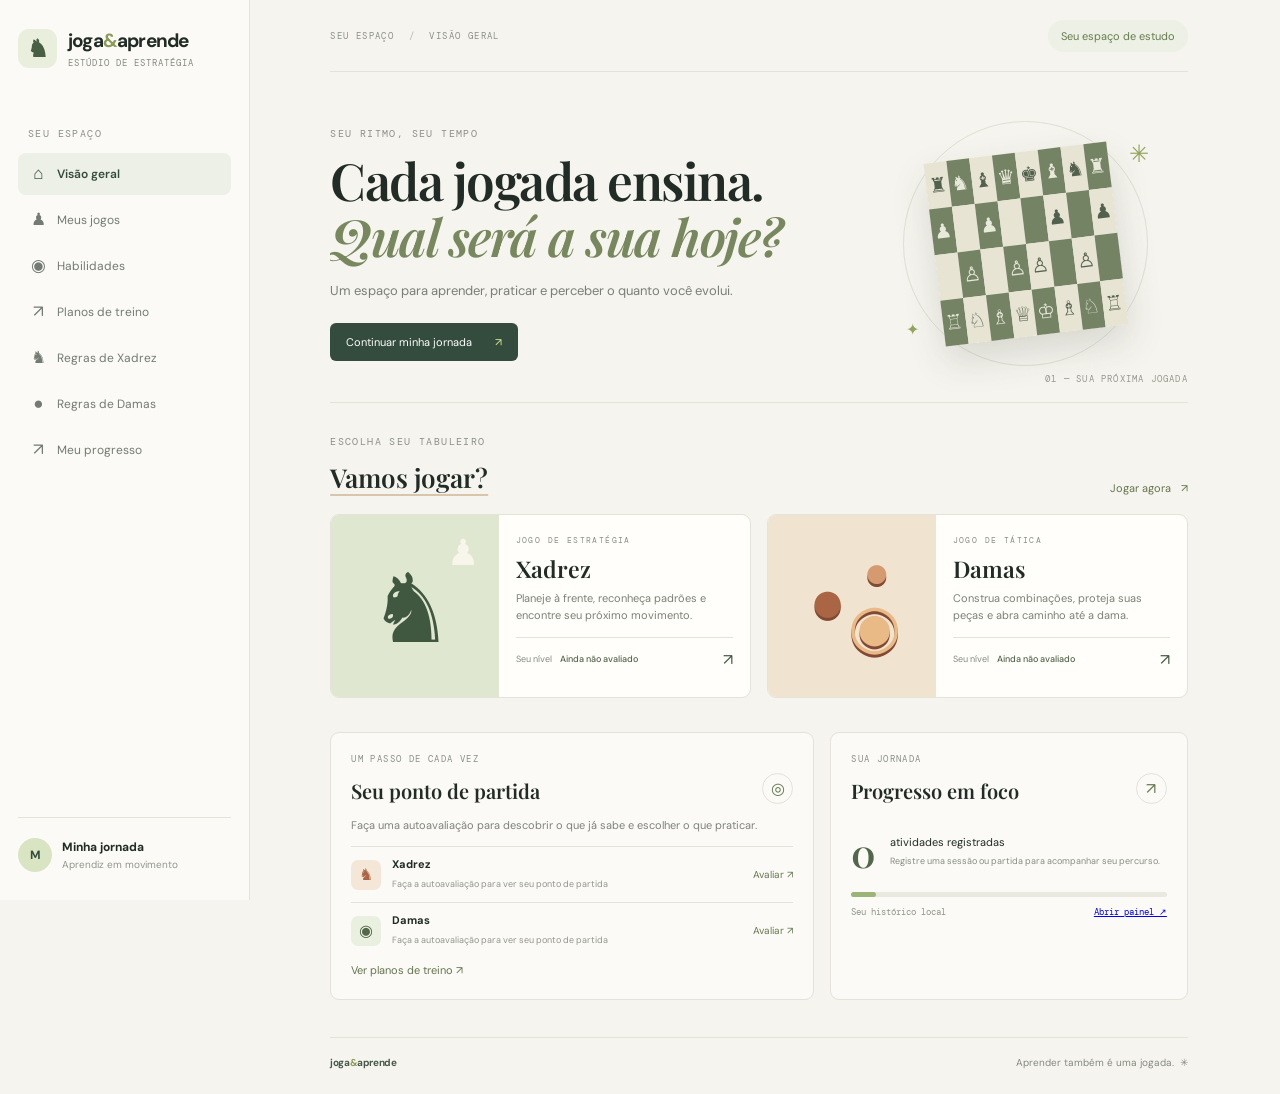
==== commit 88ad4d7d: "feat(site): implementar áreas de estudo e partidas jogáveis" ====
--- a/site/index.html
+++ b/site/index.html
@@ -1,9 +1,13 @@
 <!doctype html>
 <html lang="pt-BR"><head><meta charset="utf-8"><meta name="viewport" content="width=device-width, initial-scale=1"><meta name="theme-color" content="#f6f4ee"><meta name="description" content="Estude Xadrez e Damas, avalie suas habilidades e acompanhe seu percurso."><title>Joga & Aprende — Xadrez e Damas</title><link rel="stylesheet" href="style.css"></head>
-<body><aside class="sidebar"><a class="brand" href="index.html"><span class="brand-icon">♞</span><span>joga<span class="amp">&</span>aprende<small>ESTÚDIO DE ESTRATÉGIA</small></span></a><div class="nav-label">SEU ESPAÇO</div><nav aria-label="Navegação principal"><a class="nav-link active" href="index.html"><span aria-hidden="true">⌂</span> Visão geral</a><a class="nav-link" href="index.html#jogos"><span aria-hidden="true">♟</span> Meus jogos</a><a class="nav-link" href="habilidades/index.html"><span aria-hidden="true">◉</span> Habilidades</a><a class="nav-link" href="treino/index.html"><span aria-hidden="true">↗</span> Planos de treino</a><a class="nav-link" href="xadrez/regras.html"><span aria-hidden="true">♞</span> Regras de Xadrez</a><a class="nav-link" href="damas/regras.html"><span aria-hidden="true">●</span> Regras de Damas</a><a class="nav-link" href="progresso/index.html"><span aria-hidden="true">↗</span> Meu progresso</a></nav><div class="side-bottom"><div class="avatar">M</div><div><strong>Minha jornada</strong><small>Aprendiz em movimento</small></div></div></aside>
+<body><aside class="sidebar"><a class="brand" href="index.html"><span class="brand-icon">♞</span><span>joga<span class="amp">&</span>aprende<small>ESTÚDIO DE ESTRATÉGIA</small></span></a><div class="nav-label">SEU ESPAÇO</div><nav aria-label="Navegação principal"><a class="nav-link active" href="index.html"><span aria-hidden="true">⌂</span> Visão geral</a><a class="nav-link" href="jogar/index.html"><span aria-hidden="true">♟</span> Meus jogos</a><a class="nav-link" href="habilidades/index.html"><span aria-hidden="true">◉</span> Habilidades</a><a class="nav-link" href="treino/index.html"><span aria-hidden="true">↗</span> Planos de treino</a><a class="nav-link" href="xadrez/regras.html"><span aria-hidden="true">♞</span> Regras de Xadrez</a><a class="nav-link" href="damas/regras.html"><span aria-hidden="true">●</span> Regras de Damas</a><a class="nav-link" href="progresso/index.html"><span aria-hidden="true">↗</span> Meu progresso</a></nav><div class="side-bottom"><div class="avatar">M</div><div><strong>Minha jornada</strong><small>Aprendiz em movimento</small></div></div></aside>
 <main id="inicio"><header><div class="crumb">SEU ESPAÇO <span>/</span> VISÃO GERAL</div><div class="header-right"><span class="streak">Seu espaço de estudo</span></div></header>
 <section class="welcome"><div><p class="eyebrow">SEU RITMO, SEU TEMPO</p><h1>Cada jogada ensina.<br><em>Qual será a sua hoje?</em></h1><p class="intro">Um espaço para aprender, praticar e perceber o quanto você evolui.</p><a class="button dark" href="#jogos">Continuar minha jornada <span>↗</span></a></div><div class="board-art" aria-label="Ilustração de tabuleiro de xadrez"><div class="orbit"></div><div class="mini-board"><span>♜</span><span>♞</span><span>♝</span><span>♛</span><span>♚</span><span>♝</span><span>♞</span><span>♜</span><span>♟</span><span></span><span>♟</span><span></span><span></span><span>♟</span><span></span><span>♟</span><span></span><span>♙</span><span></span><span>♙</span><span>♙</span><span></span><span>♙</span><span></span><span>♖</span><span>♘</span><span>♗</span><span>♕</span><span>♔</span><span>♗</span><span>♘</span><span>♖</span></div><span class="spark s1">✳</span><span class="spark s2">✦</span></div><span class="welcome-index">01 — SUA PRÓXIMA JOGADA</span></section>
-<section id="jogos" class="games-section"><div class="section-heading"><div><p class="eyebrow">ESCOLHA SEU TABULEIRO</p><h2>Vamos jogar?</h2></div><a class="text-link" href="treino/index.html">Explorar planos de treino <span>↗</span></a></div><div class="game-grid"><article class="game-card chess"><div class="game-art chess-art"><span>♞</span><i>♟</i></div><div class="game-content"><div class="tag">JOGO DE ESTRATÉGIA</div><h3>Xadrez</h3><p>Planeje à frente, reconheça padrões e encontre seu próximo movimento.</p><div class="card-bottom"><span>Seu nível <b data-level="xadrez">Ainda não avaliado</b></span><a href="xadrez/regras.html" aria-label="Estudar regras de Xadrez">↗</a></div></div></article><article class="game-card checkers"><div class="game-art checkers-art"><span>●</span><i>◉</i><b>●</b></div><div class="game-content"><div class="tag">JOGO DE TÁTICA</div><h3>Damas</h3><p>Construa combinações, proteja suas peças e abra caminho até a dama.</p><div class="card-bottom"><span>Seu nível <b data-level="damas">Ainda não avaliado</b></span><a href="damas/regras.html" aria-label="Estudar regras de Damas">↗</a></div></div></article></div></section>
+<section id="jogos" class="games-section"><div class="section-heading"><div><p class="eyebrow">ESCOLHA SEU TABULEIRO</p><h2>Vamos jogar?</h2></div><a class="text-link" href="jogar/index.html">Jogar agora <span>↗</span></a></div><div class="game-grid"><article class="game-card chess"><div class="game-art chess-art"><span>♞</span><i>♟</i></div><div class="game-content"><div class="tag">JOGO DE ESTRATÉGIA</div><h3>Xadrez</h3><p>Planeje à frente, reconheça padrões e encontre seu próximo movimento.</p><div class="card-bottom"><span>Seu nível <b data-level="xadrez">Ainda não avaliado</b></span><a href="jogar/index.html?game=xadrez" aria-label="Jogar Xadrez">↗</a></div></div></article><article class="game-card checkers"><div class="game-art checkers-art"><span>●</span><i>◉</i><b>●</b></div><div class="game-content"><div class="tag">JOGO DE TÁTICA</div><h3>Damas</h3><p>Construa combinações, proteja suas peças e abra caminho até a dama.</p><div class="card-bottom"><span>Seu nível <b data-level="damas">Ainda não avaliado</b></span><a href="jogar/index.html?game=damas" aria-label="Jogar Damas">↗</a></div></div></article></div></section>
 <section id="habilidades" class="lower-grid"><article class="panel skill-panel"><div class="panel-heading"><div><p class="eyebrow">UM PASSO DE CADA VEZ</p><h2>Seu ponto de partida</h2></div><span class="round-icon">◎</span></div><p class="muted">Faça uma autoavaliação para descobrir o que já sabe e escolher o que praticar.</p><div class="skill-row"><span>♞</span><div><strong>Xadrez</strong><small data-assessment-hint="xadrez">Faça a autoavaliação para ver seu ponto de partida</small></div><a href="habilidades/index.html?game=xadrez">Avaliar ↗</a></div><div class="skill-row"><span>◉</span><div><strong>Damas</strong><small data-assessment-hint="damas">Faça a autoavaliação para ver seu ponto de partida</small></div><a href="habilidades/index.html?game=damas">Avaliar ↗</a></div><a class="text-link" href="treino/index.html">Ver planos de treino ↗</a></article><article id="progresso" class="panel progress-panel"><div class="panel-heading"><div><p class="eyebrow">SUA JORNADA</p><h2>Progresso em foco</h2></div><span class="round-icon">↗</span></div><div class="progress-stat"><strong>0</strong><span>atividades registradas<br><small data-progress-summary>Registre uma sessão ou partida para acompanhar seu percurso.</small></span></div><div class="progress-line"><span></span></div><div class="progress-foot"><span>Seu histórico local</span><a href="progresso/index.html">Abrir painel ↗</a></div></article></section><footer><span>joga<span class="amp">&</span>aprende</span><span>Aprender também é uma jogada. &nbsp;✳</span></footer></main><script src="script.js"></script><script src="home.js"></script></body></html>
 
 
+
+
+
+
--- a/site/style.css
+++ b/site/style.css
@@ -11,3 +11,8 @@
 .games-section .section-heading h2{ text-decoration:underline; text-decoration-color:#d9c4ae; text-decoration-thickness:2px; text-underline-offset:6px }
 .skill-row:nth-of-type(1)>span{background:#eaf0df;color:#53684a}
 .skill-row:nth-of-type(2)>span{background:#f4e7d8;color:#a96544}
+.brand>span:last-child{font-family:var(--serif);font-weight:700;letter-spacing:-.6px}.brand .amp{font-family:var(--sans)}
+/* Títulos seguem a fonte sem serifa da marca antiga; o itálico serifado fica como acento. */
+h1,h2,h3{font-family:var(--sans)}h1 em,h2 em,h3 em{font-family:var(--serif);font-style:italic}
+/* Restaura a marca Joga & Aprende à tipografia sem serifa original. */
+.brand>span:last-child{font-family:var(--sans);font-weight:700;letter-spacing:-.8px}.brand .amp{font-family:var(--sans)}
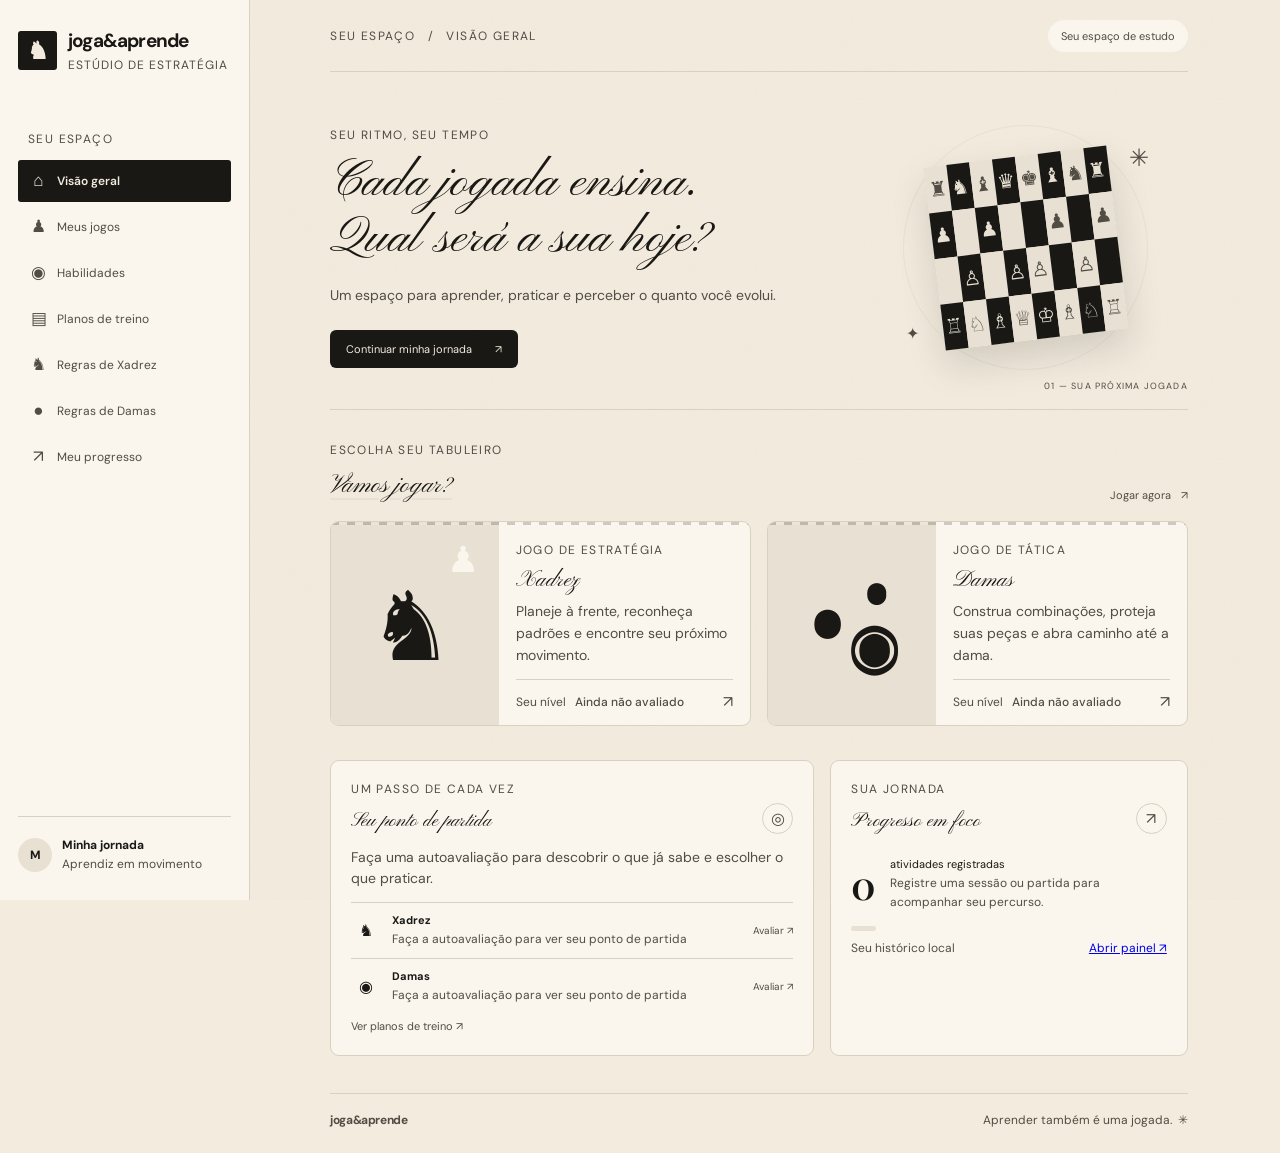
==== commit b017a4b3: "feat(ui): simplify navigation and game controls" ====
--- a/site/index.html
+++ b/site/index.html
@@ -1,6 +1,6 @@
 <!doctype html>
 <html lang="pt-BR"><head><meta charset="utf-8"><meta name="viewport" content="width=device-width, initial-scale=1"><meta name="theme-color" content="#f6f4ee"><meta name="description" content="Estude Xadrez e Damas, avalie suas habilidades e acompanhe seu percurso."><title>Joga & Aprende — Xadrez e Damas</title><link rel="stylesheet" href="style.css"></head>
-<body><aside class="sidebar"><a class="brand" href="index.html"><span class="brand-icon">♞</span><span>joga<span class="amp">&</span>aprende<small>ESTÚDIO DE ESTRATÉGIA</small></span></a><div class="nav-label">SEU ESPAÇO</div><nav aria-label="Navegação principal"><a class="nav-link active" href="index.html"><span aria-hidden="true">⌂</span> Visão geral</a><a class="nav-link" href="jogar/index.html"><span aria-hidden="true">♟</span> Meus jogos</a><a class="nav-link" href="habilidades/index.html"><span aria-hidden="true">◉</span> Habilidades</a><a class="nav-link" href="treino/index.html"><span aria-hidden="true">↗</span> Planos de treino</a><a class="nav-link" href="xadrez/regras.html"><span aria-hidden="true">♞</span> Regras de Xadrez</a><a class="nav-link" href="damas/regras.html"><span aria-hidden="true">●</span> Regras de Damas</a><a class="nav-link" href="progresso/index.html"><span aria-hidden="true">↗</span> Meu progresso</a></nav><div class="side-bottom"><div class="avatar">M</div><div><strong>Minha jornada</strong><small>Aprendiz em movimento</small></div></div></aside>
+<body><aside class="sidebar"><a class="brand" href="index.html"><span class="brand-icon">♞</span><span>joga<span class="amp">&</span>aprende<small>ESTÚDIO DE ESTRATÉGIA</small></span></a><div class="nav-label">SEU ESPAÇO</div><nav aria-label="Navegação principal"><a class="nav-link active" href="index.html"><span aria-hidden="true">⌂</span> Visão geral</a><a class="nav-link" href="jogar/index.html"><span aria-hidden="true">♟</span> Meus jogos</a><a class="nav-link" href="habilidades/index.html"><span aria-hidden="true">◉</span> Habilidades</a><a class="nav-link" href="treino/index.html"><span aria-hidden="true">▤</span> Planos de treino</a><a class="nav-link" href="xadrez/regras.html"><span aria-hidden="true">♞</span> Regras de Xadrez</a><a class="nav-link" href="damas/regras.html"><span aria-hidden="true">●</span> Regras de Damas</a><a class="nav-link" href="progresso/index.html"><span aria-hidden="true">↗</span> Meu progresso</a></nav><div class="side-bottom"><div class="avatar">M</div><div><strong>Minha jornada</strong><small>Aprendiz em movimento</small></div></div></aside>
 <main id="inicio"><header><div class="crumb">SEU ESPAÇO <span>/</span> VISÃO GERAL</div><div class="header-right"><span class="streak">Seu espaço de estudo</span></div></header>
 <section class="welcome"><div><p class="eyebrow">SEU RITMO, SEU TEMPO</p><h1>Cada jogada ensina.<br><em>Qual será a sua hoje?</em></h1><p class="intro">Um espaço para aprender, praticar e perceber o quanto você evolui.</p><a class="button dark" href="#jogos">Continuar minha jornada <span>↗</span></a></div><div class="board-art" aria-label="Ilustração de tabuleiro de xadrez"><div class="orbit"></div><div class="mini-board"><span>♜</span><span>♞</span><span>♝</span><span>♛</span><span>♚</span><span>♝</span><span>♞</span><span>♜</span><span>♟</span><span></span><span>♟</span><span></span><span></span><span>♟</span><span></span><span>♟</span><span></span><span>♙</span><span></span><span>♙</span><span>♙</span><span></span><span>♙</span><span></span><span>♖</span><span>♘</span><span>♗</span><span>♕</span><span>♔</span><span>♗</span><span>♘</span><span>♖</span></div><span class="spark s1">✳</span><span class="spark s2">✦</span></div><span class="welcome-index">01 — SUA PRÓXIMA JOGADA</span></section>
 <section id="jogos" class="games-section"><div class="section-heading"><div><p class="eyebrow">ESCOLHA SEU TABULEIRO</p><h2>Vamos jogar?</h2></div><a class="text-link" href="jogar/index.html">Jogar agora <span>↗</span></a></div><div class="game-grid"><article class="game-card chess"><div class="game-art chess-art"><span>♞</span><i>♟</i></div><div class="game-content"><div class="tag">JOGO DE ESTRATÉGIA</div><h3>Xadrez</h3><p>Planeje à frente, reconheça padrões e encontre seu próximo movimento.</p><div class="card-bottom"><span>Seu nível <b data-level="xadrez">Ainda não avaliado</b></span><a href="jogar/index.html?game=xadrez" aria-label="Jogar Xadrez">↗</a></div></div></article><article class="game-card checkers"><div class="game-art checkers-art"><span>●</span><i>◉</i><b>●</b></div><div class="game-content"><div class="tag">JOGO DE TÁTICA</div><h3>Damas</h3><p>Construa combinações, proteja suas peças e abra caminho até a dama.</p><div class="card-bottom"><span>Seu nível <b data-level="damas">Ainda não avaliado</b></span><a href="jogar/index.html?game=damas" aria-label="Jogar Damas">↗</a></div></div></article></div></section>
--- a/site/style.css
+++ b/site/style.css
@@ -1,18 +1,47 @@
-@import url('https://fonts.googleapis.com/css2?family=DM+Mono:wght@400;500&family=DM+Sans:wght@400;500;600;700&family=Playfair+Display:ital,wght@0,600;0,700;1,600;1,700&display=swap');
-:root{--ink:#202c25;--muted:#778078;--paper:#f6f4ee;--line:#e4e2d9;--green:#344c3d;--lime:#d8ed91;--mono:'DM Mono',monospace;--sans:'DM Sans',sans-serif;--serif:'Playfair Display',serif}*{box-sizing:border-box}html{scroll-behavior:smooth}body{margin:0;background:var(--paper);color:var(--ink);font-family:var(--sans)}.sidebar{position:fixed;inset:0 auto 0 0;width:238px;background:#fbfaf6;border-right:1px solid var(--line);padding:31px 20px;display:flex;flex-direction:column;z-index:2}.brand{display:flex;align-items:center;gap:11px;color:var(--ink);font-weight:700;font-size:19px;text-decoration:none;letter-spacing:-.8px}.brand-icon{background:#e9efdc;border-radius:11px;width:39px;height:39px;display:grid;place-items:center;color:#485f44;font-size:24px}.amp{color:#8b9b58}.brand small{display:block;font:9px var(--mono);letter-spacing:1px;color:#858a80;margin-top:4px}.nav-label,.eyebrow,.crumb,.tag{font:10px var(--mono);letter-spacing:1.4px;color:#8a9087}.nav-label{margin:58px 0 13px 10px}nav{display:grid;gap:5px}.nav-link{padding:12px;border-radius:8px;color:#737b73;text-decoration:none;font-size:13px}.nav-link span{font-size:17px;margin-right:12px}.nav-link.active{background:#edf0e6;color:#344c3d;font-weight:600}.side-bottom{margin-top:auto;border-top:1px solid var(--line);padding-top:20px;display:flex;align-items:center;gap:10px;font-size:12px}.avatar{height:34px;width:34px;border-radius:50%;display:grid;place-items:center;background:#d9e4c2;color:var(--green);font-weight:700}.side-bottom small{display:block;color:#92978e;font-size:10px;margin-top:3px}.dots{margin-left:auto;font-size:20px;color:#889087}main{margin-left:238px;max-width:1440px;padding:0 7.2%}header{height:72px;border-bottom:1px solid var(--line);display:flex;align-items:center;justify-content:space-between}.crumb{font-size:9px}.crumb span{padding:0 8px;color:#b8b9ae}.header-right{display:flex;align-items:center;gap:20px}.streak{font-size:11px;color:#667b4e;background:#edf0e4;border-radius:20px;padding:9px 13px}.icon-btn{border:0;background:none;font-size:18px;color:#697268}.welcome{min-height:330px;padding:55px 0 41px;position:relative;display:flex;justify-content:space-between;align-items:center;border-bottom:1px solid var(--line);overflow:hidden}.eyebrow{margin:0 0 12px}.welcome h1{font:600 clamp(36px,4vw,52px)/1.1 var(--serif);letter-spacing:-1.5px;margin:0}.welcome h1 em{color:#78885e}.intro{font-size:13px;color:#777f76;margin:17px 0 24px}.button{padding:12px 16px;border-radius:6px;text-decoration:none;font-size:11px;display:inline-flex;gap:23px;align-items:center}.dark{background:var(--green);color:white}.dark span{color:var(--lime)}.board-art{width:254px;height:230px;position:relative;display:grid;place-items:center;margin-right:35px}.mini-board{width:184px;height:184px;display:grid;grid-template-columns:repeat(8,1fr);box-shadow:0 16px 36px #27362926;transform:rotate(-7deg);z-index:1}.mini-board span{display:grid;place-items:center;font-size:20px;color:#e7e9d9;background:#758365}.mini-board span:nth-child(16n+1),.mini-board span:nth-child(16n+3),.mini-board span:nth-child(16n+5),.mini-board span:nth-child(16n+7),.mini-board span:nth-child(16n+10),.mini-board span:nth-child(16n+12),.mini-board span:nth-child(16n+14),.mini-board span:nth-child(16n+16){background:#e7e4d3;color:#52614d}.orbit{position:absolute;width:245px;height:245px;border:1px solid #dfe0d2;border-radius:50%}.spark{position:absolute;color:#93a45f}.s1{top:9px;right:4px;font-size:24px}.s2{left:7px;bottom:19px}.welcome-index{position:absolute;bottom:17px;right:0;font:9px var(--mono);letter-spacing:1.2px;color:#96988d}.games-section{padding:32px 0 34px}.section-heading,.panel-heading{display:flex;align-items:end;justify-content:space-between}.section-heading h2,.panel h2{font:600 26px var(--serif);margin:0}.text-link{font-size:11px;color:#64754d;text-decoration:none}.text-link span{margin-left:7px}.game-grid{display:grid;grid-template-columns:1fr 1fr;gap:16px;margin-top:19px}.game-card{background:#fffefa;border:1px solid var(--line);border-radius:9px;overflow:hidden;display:grid;grid-template-columns:40% 60%;min-height:184px}.game-art{position:relative;display:grid;place-items:center;overflow:hidden}.chess-art{background:#dfe7d1}.chess-art span{font-size:96px;color:#405740;transform:translate(-4px,4px)}.chess-art i{position:absolute;font-style:normal;color:#f8f5ea;font-size:36px;top:14px;right:20px}.checkers-art{background:#f0e4d1}.checkers-art span,.checkers-art i,.checkers-art b{position:absolute;font-size:61px;color:#a96544;text-shadow:0 3px 0 #824934}.checkers-art span{transform:translate(-24px,-5px)}.checkers-art i{font-style:normal;transform:translate(23px,20px);color:#e9b986}.checkers-art b{transform:translate(25px,-34px);font-size:44px;color:#d59a6f}.game-content{padding:20px 17px 13px}.tag{font-size:8px}.game-content h3{font:600 23px var(--serif);margin:8px 0 6px}.game-content p{font-size:11px;line-height:1.55;color:#7a8078;margin:0;max-width:245px}.card-bottom{display:flex;align-items:center;justify-content:space-between;border-top:1px solid var(--line);padding-top:11px;margin-top:13px;font-size:9px;color:#858b82}.card-bottom b{font-weight:500;color:#53644a;margin-left:6px}.card-bottom a{color:#425a42;text-decoration:none;font-size:16px}.lower-grid{display:grid;grid-template-columns:1.15fr .85fr;gap:16px;margin:0 0 37px}.panel{border:1px solid var(--line);background:#fbfaf6;border-radius:9px;padding:20px}.panel h2{font-size:20px}.panel .eyebrow{font-size:9px}.round-icon{width:31px;height:31px;border:1px solid var(--line);border-radius:50%;display:grid;place-items:center;color:#65784f}.muted{font-size:11px;color:#7d837a;line-height:1.5;margin:13px 0}.skill-row{padding:10px 0;border-top:1px solid var(--line);display:flex;align-items:center;gap:11px}.skill-row>span{width:30px;height:30px;border-radius:7px;background:#eaf0df;display:grid;place-items:center;color:#53684a}.skill-row strong{font-size:11px;display:block}.skill-row small{font-size:9px;color:#92958c}.skill-row a{margin-left:auto;text-decoration:none;color:#65784f;font-size:10px}.progress-stat{display:flex;align-items:center;gap:14px;margin:22px 0 14px}.progress-stat strong{font:600 39px var(--serif);color:#53684a}.progress-stat span{font-size:11px;line-height:1.6}.progress-stat small{color:#878d84;font-size:9px}.progress-line{height:5px;background:#e9e9df;border-radius:8px}.progress-line span{display:block;height:100%;width:8%;background:#9cb477;border-radius:8px}.progress-foot{display:flex;justify-content:space-between;margin-top:9px;font:9px var(--mono);color:#92958c}footer{border-top:1px solid var(--line);display:flex;justify-content:space-between;padding:18px 0 25px;font-size:10px;color:#858a80}footer>span:first-child{font-weight:700;color:#465849;letter-spacing:-.4px}
+@import url('https://fonts.googleapis.com/css2?family=DM+Mono:wght@400;500&family=DM+Sans:wght@400;500;600;700&family=Playfair+Display:ital,wght@0,600;0,700;1,600;1,700&family=Pinyon+Script&display=swap');
+:root{--ink:#191815;--muted:#514C44;--paper:#F3EBDD;--line:#D8D0C1;--green:#191815;--lime:#E8E0D2;--mono:var(--sans);--sans:'DM Sans',sans-serif;--serif:'Playfair Display',serif;--display:'Pinyon Script','Segoe Script',cursive}*{box-sizing:border-box}html{scroll-behavior:smooth}body{margin:0;background:var(--paper);color:var(--ink);font-family:var(--sans)}.sidebar{position:fixed;inset:0 auto 0 0;width:238px;background:#FAF6ED;border-right:1px solid var(--line);padding:31px 20px;display:flex;flex-direction:column;z-index:2}.brand{display:flex;align-items:center;gap:11px;color:var(--ink);font-weight:700;font-size:19px;text-decoration:none;letter-spacing:-.8px}.brand-icon{background:#FAF6ED;border-radius:11px;width:39px;height:39px;display:grid;place-items:center;color:#514C44;font-size:24px}.amp{color:#514C44}.brand small{display:block;font:9px var(--mono);letter-spacing:1px;color:#514C44;margin-top:4px}.nav-label,.eyebrow,.crumb,.tag{font:10px var(--mono);letter-spacing:1.4px;color:#514C44}.nav-label{margin:58px 0 13px 10px}nav{display:grid;gap:5px}.nav-link{padding:12px;border-radius:8px;color:#514C44;text-decoration:none;font-size:13px}.nav-link span{font-size:17px;margin-right:12px}.nav-link.active{background:#FAF6ED;color:#191815;font-weight:600}.side-bottom{margin-top:auto;border-top:1px solid var(--line);padding-top:20px;display:flex;align-items:center;gap:10px;font-size:12px}.avatar{height:34px;width:34px;border-radius:50%;display:grid;place-items:center;background:#E8E0D2;color:var(--green);font-weight:700}.side-bottom small{display:block;color:#E8E0D2;font-size:10px;margin-top:3px}.dots{margin-left:auto;font-size:20px;color:#514C44}main{margin-left:238px;max-width:1440px;padding:0 7.2%}header{height:72px;border-bottom:1px solid var(--line);display:flex;align-items:center;justify-content:space-between}.crumb{font-size:9px}.crumb span{padding:0 8px;color:#E8E0D2}.header-right{display:flex;align-items:center;gap:20px}.streak{font-size:11px;color:#514C44;background:#FAF6ED;border-radius:20px;padding:9px 13px}.icon-btn{border:0;background:none;font-size:18px;color:#514C44}.welcome{min-height:330px;padding:55px 0 41px;position:relative;display:flex;justify-content:space-between;align-items:center;border-bottom:1px solid var(--line);overflow:hidden}.eyebrow{margin:0 0 12px}.welcome h1{font:600 clamp(36px,4vw,52px)/1.1 var(--serif);letter-spacing:-1.5px;margin:0}.welcome h1 em{color:#514C44}.intro{font-size:13px;color:#514C44;margin:17px 0 24px}.button{padding:12px 16px;border-radius:6px;text-decoration:none;font-size:11px;display:inline-flex;gap:23px;align-items:center}.dark{background:var(--green);color:#FAF6ED}.dark span{color:var(--lime)}.board-art{width:254px;height:230px;position:relative;display:grid;place-items:center;margin-right:35px}.mini-board{width:184px;height:184px;display:grid;grid-template-columns:repeat(8,1fr);box-shadow:0 16px 36px #19181526;transform:rotate(-7deg);z-index:1}.mini-board span{display:grid;place-items:center;font-size:20px;color:#E8E0D2;background:#191815}.mini-board span:nth-child(16n+1),.mini-board span:nth-child(16n+3),.mini-board span:nth-child(16n+5),.mini-board span:nth-child(16n+7),.mini-board span:nth-child(16n+10),.mini-board span:nth-child(16n+12),.mini-board span:nth-child(16n+14),.mini-board span:nth-child(16n+16){background:#E8E0D2;color:#514C44}.orbit{position:absolute;width:245px;height:245px;border:1px solid #E8E0D2;border-radius:50%}.spark{position:absolute;color:#514C44}.s1{top:9px;right:4px;font-size:24px}.s2{left:7px;bottom:19px}.welcome-index{position:absolute;bottom:17px;right:0;font:9px var(--mono);letter-spacing:1.2px;color:#E8E0D2}.games-section{padding:32px 0 34px}.section-heading,.panel-heading{display:flex;align-items:end;justify-content:space-between}.section-heading h2,.panel h2{font:600 26px var(--serif);margin:0}.text-link{font-size:11px;color:#514C44;text-decoration:none}.text-link span{margin-left:7px}.game-grid{display:grid;grid-template-columns:1fr 1fr;gap:16px;margin-top:19px}.game-card{background:#FAF6ED;border:1px solid var(--line);border-radius:9px;overflow:hidden;display:grid;grid-template-columns:40% 60%;min-height:184px}.game-art{position:relative;display:grid;place-items:center;overflow:hidden}.chess-art{background:#E8E0D2}.chess-art span{font-size:96px;color:#191815;transform:translate(-4px,4px)}.chess-art i{position:absolute;font-style:normal;color:#FAF6ED;font-size:36px;top:14px;right:20px}.checkers-art{background:#E8E0D2}.checkers-art span,.checkers-art i,.checkers-art b{position:absolute;font-size:61px;color:#191815;text-shadow:0 3px 0 #191815}.checkers-art span{transform:translate(-24px,-5px)}.checkers-art i{font-style:normal;transform:translate(23px,20px);color:#E8E0D2}.checkers-art b{transform:translate(25px,-34px);font-size:44px;color:#191815}.game-content{padding:20px 17px 13px}.tag{font-size:8px}.game-content h3{font:600 23px var(--serif);margin:8px 0 6px}.game-content p{font-size:11px;line-height:1.55;color:#514C44;margin:0;max-width:245px}.card-bottom{display:flex;align-items:center;justify-content:space-between;border-top:1px solid var(--line);padding-top:11px;margin-top:13px;font-size:9px;color:#514C44}.card-bottom b{font-weight:500;color:#514C44;margin-left:6px}.card-bottom a{color:#514C44;text-decoration:none;font-size:16px}.lower-grid{display:grid;grid-template-columns:1.15fr .85fr;gap:16px;margin:0 0 37px}.panel{border:1px solid var(--line);background:#FAF6ED;border-radius:9px;padding:20px}.panel h2{font-size:20px}.panel .eyebrow{font-size:9px}.round-icon{width:31px;height:31px;border:1px solid var(--line);border-radius:50%;display:grid;place-items:center;color:#514C44}.muted{font-size:11px;color:#514C44;line-height:1.5;margin:13px 0}.skill-row{padding:10px 0;border-top:1px solid var(--line);display:flex;align-items:center;gap:11px}.skill-row>span{width:30px;height:30px;border-radius:7px;background:#FAF6ED;display:grid;place-items:center;color:#191815}.skill-row strong{font-size:11px;display:block}.skill-row small{font-size:9px;color:#E8E0D2}.skill-row a{margin-left:auto;text-decoration:none;color:#514C44;font-size:10px}.progress-stat{display:flex;align-items:center;gap:14px;margin:22px 0 14px}.progress-stat strong{font:600 39px var(--serif);color:#191815}.progress-stat span{font-size:11px;line-height:1.6}.progress-stat small{color:#514C44;font-size:9px}.progress-line{height:5px;background:#FAF6ED;border-radius:8px}.progress-line span{display:block;height:100%;width:8%;background:#E8E0D2;border-radius:8px}.progress-foot{display:flex;justify-content:space-between;margin-top:9px;font:9px var(--mono);color:#E8E0D2}footer{border-top:1px solid var(--line);display:flex;justify-content:space-between;padding:18px 0 25px;font-size:10px;color:#514C44}footer>span:first-child{font-weight:700;color:#514C44;letter-spacing:-.4px}
 @media(max-width:950px){.sidebar{width:195px}main{margin-left:195px;padding:0 5%}.game-card{grid-template-columns:34% 66%}.game-content{padding:16px 12px}.board-art{margin-right:0;transform:scale(.85)}}@media(max-width:700px){.sidebar{position:sticky;top:0;width:100%;height:60px;padding:9px 16px;flex-direction:row;align-items:center;border-right:0;border-bottom:1px solid var(--line)}.brand{font-size:16px}.brand-icon{width:34px;height:34px}.brand small,.nav-label,.side-bottom{display:none}nav{margin-left:auto;display:flex;gap:0}.nav-link{font-size:0;padding:8px}.nav-link span{font-size:17px;margin:0}.nav-link:nth-child(n+3){display:none}main{margin:0;padding:0 20px}header{height:54px}.streak{font-size:9px;padding:7px 9px}.welcome{padding:37px 0 40px;min-height:275px}.welcome h1{font-size:37px}.intro{max-width:300px;line-height:1.5}.board-art{position:absolute;right:-80px;opacity:.18;transform:scale(.8)}.welcome>div:first-child{z-index:1}.welcome-index{font-size:7px}.game-grid,.lower-grid{grid-template-columns:1fr}.game-card{min-height:175px;grid-template-columns:36% 64%}.game-art{min-height:175px}.game-content p{max-width:none}.section-heading h2{font-size:24px}.panel{padding:17px}footer{font-size:9px}}
 /* Navegação lateral idêntica em todas as áreas. */
-.sidebar{width:250px;padding:28px 18px}.sidebar nav{gap:4px}.sidebar .nav-link{display:flex;align-items:center;min-height:42px;line-height:1.25}.sidebar .nav-link span{flex:none;width:23px;text-align:center}.sidebar .nav-link.active{background:#edf0e6;color:#344c3d;font-weight:600}
+.sidebar{width:250px;padding:28px 18px}.sidebar nav{gap:4px}.sidebar .nav-link{display:flex;align-items:center;min-height:42px;line-height:1.25}.sidebar .nav-link span{flex:none;width:23px;text-align:center}.sidebar .nav-link.active{background:#FAF6ED;color:#191815;font-weight:600}
 @media(max-width:950px) and (min-width:701px){.sidebar{width:210px;padding:25px 14px}.sidebar .nav-link{font-size:12px}}
-@media(max-width:700px){.sidebar{position:sticky;top:0;width:100%;height:auto;min-height:unset;padding:8px 12px;background:#fbfaf6;display:grid;grid-template-columns:1fr;z-index:5}.sidebar .brand{font-size:15px}.sidebar .brand-icon{width:32px;height:32px}.sidebar .brand small,.sidebar .nav-label,.sidebar .side-bottom{display:none}.sidebar nav{display:flex;overflow-x:auto;gap:4px;margin:7px -2px 0;padding-bottom:2px;scrollbar-width:thin}.sidebar .nav-link{display:flex;flex:0 0 auto;min-height:34px;padding:7px 9px;font-size:10px;white-space:nowrap}.sidebar .nav-link span{font-size:14px;width:17px;margin-right:5px}.sidebar .nav-link:nth-child(n){display:flex}}
+@media(max-width:700px){.sidebar{position:sticky;top:0;width:100%;height:auto;min-height:unset;padding:8px 12px;background:#FAF6ED;display:grid;grid-template-columns:1fr;z-index:5}.sidebar .brand{font-size:15px}.sidebar .brand-icon{width:32px;height:32px}.sidebar .brand small,.sidebar .nav-label,.sidebar .side-bottom{display:none}.sidebar nav{display:flex;overflow-x:auto;gap:4px;margin:7px -2px 0;padding-bottom:2px;scrollbar-width:thin}.sidebar .nav-link{display:flex;flex:0 0 auto;min-height:34px;padding:7px 9px;font-size:10px;white-space:nowrap}.sidebar .nav-link span{font-size:14px;width:17px;margin-right:5px}.sidebar .nav-link:nth-child(n){display:flex}}
 
 @media(min-width:701px){.sidebar .nav-link{font-size:12px;padding:10px 9px}.sidebar .nav-link span{margin-right:7px}}
 /* Páginas gerais usam os dois acentos de jogo de forma equilibrada. */
-.games-section .section-heading h2{ text-decoration:underline; text-decoration-color:#d9c4ae; text-decoration-thickness:2px; text-underline-offset:6px }
-.skill-row:nth-of-type(1)>span{background:#eaf0df;color:#53684a}
-.skill-row:nth-of-type(2)>span{background:#f4e7d8;color:#a96544}
+.games-section .section-heading h2{ text-decoration:underline; text-decoration-color:#E8E0D2; text-decoration-thickness:2px; text-underline-offset:6px }
+.skill-row:nth-of-type(1)>span{background:#FAF6ED;color:#191815}
+.skill-row:nth-of-type(2)>span{background:#FAF6ED;color:#191815}
 .brand>span:last-child{font-family:var(--serif);font-weight:700;letter-spacing:-.6px}.brand .amp{font-family:var(--sans)}
 /* Títulos seguem a fonte sem serifa da marca antiga; o itálico serifado fica como acento. */
 h1,h2,h3{font-family:var(--sans)}h1 em,h2 em,h3 em{font-family:var(--serif);font-style:italic}
 /* Restaura a marca Joga & Aprende à tipografia sem serifa original. */
 .brand>span:last-child{font-family:var(--sans);font-weight:700;letter-spacing:-.8px}.brand .amp{font-family:var(--sans)}
+
+/* Identidade editorial vintage: papel marfim, tinta escura e títulos caligráficos. */
+:root{--paper:#F3EBDD;--surface:#FAF6ED;--ink:#191815;--secondary:#514C44;--muted:#514C44;--line:#D8D0C1;--green:#191815;--lime:#E8E0D2;--display:'Pinyon Script','Segoe Script',cursive;--sans:'DM Sans',sans-serif;--mono:var(--sans)}
+body{background-color:var(--paper);background-image:url("data:image/svg+xml,%3Csvg xmlns='http://www.w3.org/2000/svg' width='180' height='180'%3E%3Cfilter id='grain'%3E%3CfeTurbulence type='fractalNoise' baseFrequency='.8' numOctaves='2' stitchTiles='stitch'/%3E%3C/filter%3E%3Crect width='100%25' height='100%25' filter='url(%23grain)' opacity='.035'/%3E%3C/svg%3E");background-repeat:repeat;background-attachment:fixed;color:var(--ink)}
+:where(h1,h2,h3){font-family:var(--display)!important;font-weight:400!important;letter-spacing:0!important}
+:where(h1 em,h2 em,h3 em){font-family:var(--display)!important;font-style:normal!important;color:var(--ink)!important}
+.brand-icon{background:var(--ink)!important;color:var(--paper)!important;border-radius:3px!important}
+.brand .amp{color:var(--ink)!important}
+.sidebar .nav-link.active{background:var(--ink)!important;color:var(--paper)!important;border-radius:3px!important}
+.button.dark,.dark{background:var(--ink)!important;color:var(--paper)!important}
+:where(.side-bottom small,.crumb span,.welcome-index,.skill-row small,.progress-foot,.toc span){color:var(--secondary)!important}
+:where(.sidebar,.panel,.game-card,.game-progress-card,.game-choice,.training-choice,.quiz-form,.assessment-result,.progress-panel-card,.practice-card,.game-side-card,.mode-panel,.record-form input,.record-form select,.record-form textarea){border-color:var(--line)}
+:where(.game-card,.panel,.game-choice,.training-choice,.quiz-form,.assessment-result,.progress-panel-card,.practice-card,.game-side-card,.mode-panel){border-radius:4px}
+:where(button,a,input,select,textarea,summary):focus-visible{outline-color:var(--ink)!important;outline-offset:3px}
+::selection{background:var(--ink);color:var(--paper)}
+/* Hierarquia tipográfica e legibilidade do sistema editorial. */
+:where(h1,h2){font-family:var(--display)!important;font-weight:400!important;letter-spacing:0!important;line-height:1.16}
+:where(h1 em,h2 em){font-family:var(--display)!important;font-style:normal!important;color:var(--ink)!important}
+:where(h3){font-family:var(--sans)!important;font-weight:600!important;letter-spacing:0!important}
+:where(.game-content h3,.practice-card h3,.empty-history h3){font-family:var(--display)!important;font-weight:400!important}
+body :where(p,li,label,dd,dt){font-size:max(14px,.875em)!important;line-height:1.55}
+body :where(small,time,button,.nav-link,.eyebrow,.crumb,.tag,.nav-label,.board-coordinates,.card-bottom,.game-progress-metrics span,.game-progress-cta,.lesson-number,.hero-pills span,.privacy-note,.practice-level,.recommended-tag,.saved-copy,.progress-foot,.history-title,.history-main small){font-size:max(12px,.75em)!important}
+.checkers-art i{color:var(--ink)!important}
+.skill-row small,.progress-foot,.welcome-index,.side-bottom small,.crumb span,.toc span{color:var(--secondary)!important}
+.mini-checker-board .move-dot{color:var(--paper)!important}
+.game-card{position:relative}
+.game-card::after{content:"";position:absolute;inset:0 0 auto;height:3px;background:repeating-linear-gradient(90deg,var(--ink) 0 8px,var(--surface) 8px 16px);opacity:.2;pointer-events:none}.brand small{font-size:12px!important}
+:where(.move-list,.turn-indicator,.game-progress-desc,.quiz-count,.stat-card>span,.overview-stats article span,.plan-meter span){font-size:max(12px,.75em)!important}body :where(input,select,textarea,summary){font-size:max(14px,.875em)!important}
+footer{font-size:max(12px,.75em)!important}
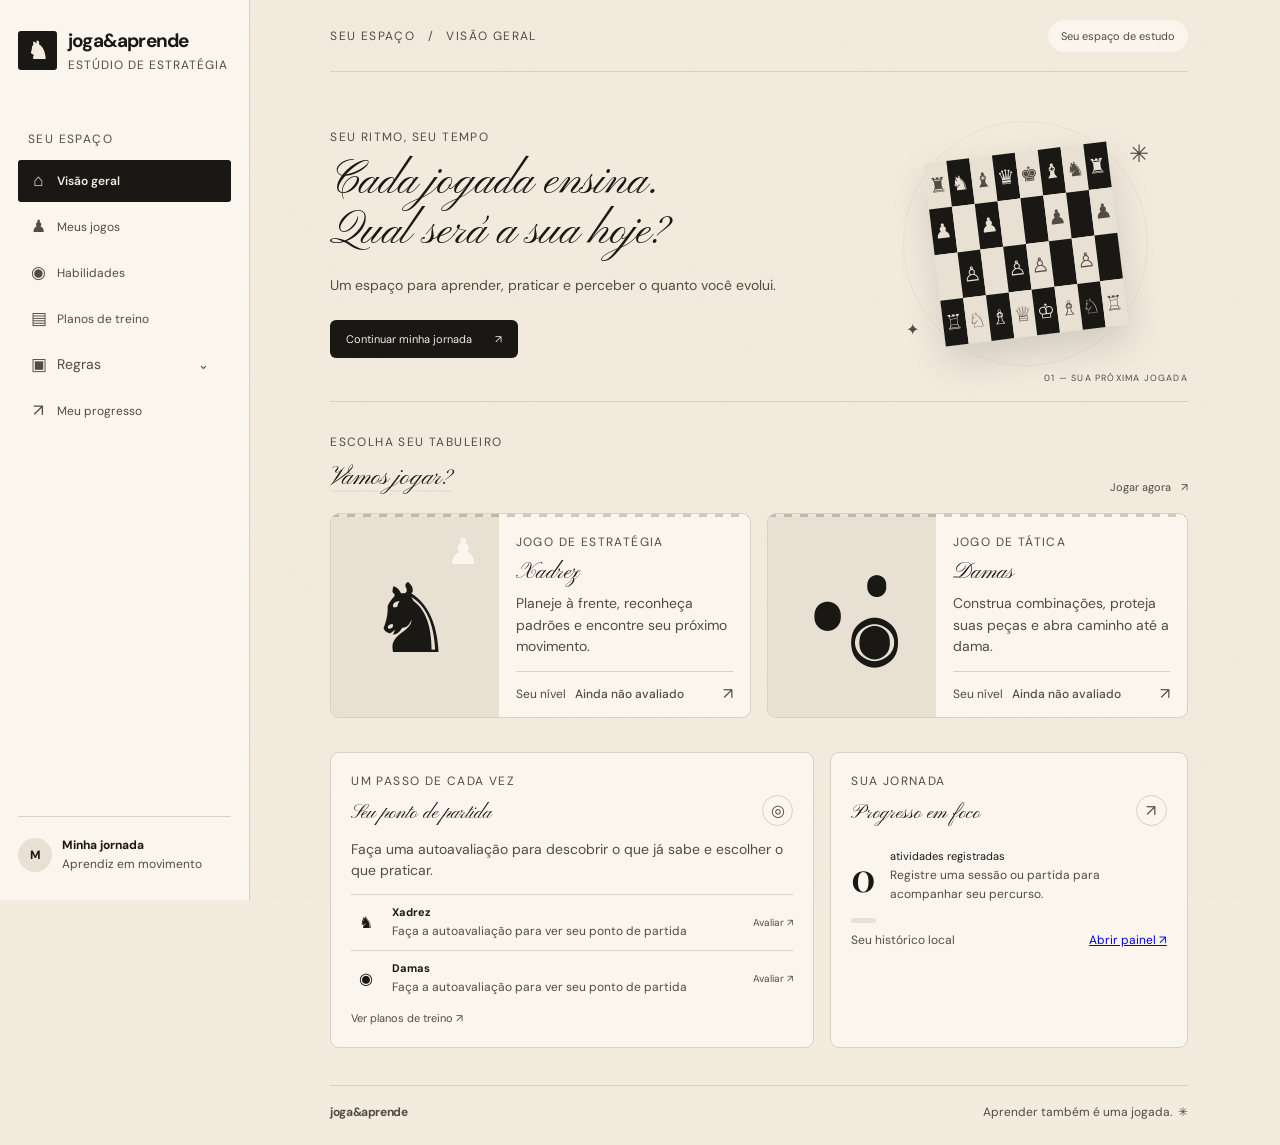
==== commit 2282f04c: "refactor(navigation): group chess rules in sidebar" ====
--- a/site/index.html
+++ b/site/index.html
@@ -1,6 +1,6 @@
 <!doctype html>
 <html lang="pt-BR"><head><meta charset="utf-8"><meta name="viewport" content="width=device-width, initial-scale=1"><meta name="theme-color" content="#f6f4ee"><meta name="description" content="Estude Xadrez e Damas, avalie suas habilidades e acompanhe seu percurso."><title>Joga & Aprende — Xadrez e Damas</title><link rel="stylesheet" href="style.css"></head>
-<body><aside class="sidebar"><a class="brand" href="index.html"><span class="brand-icon">♞</span><span>joga<span class="amp">&</span>aprende<small>ESTÚDIO DE ESTRATÉGIA</small></span></a><div class="nav-label">SEU ESPAÇO</div><nav aria-label="Navegação principal"><a class="nav-link active" href="index.html"><span aria-hidden="true">⌂</span> Visão geral</a><a class="nav-link" href="jogar/index.html"><span aria-hidden="true">♟</span> Meus jogos</a><a class="nav-link" href="habilidades/index.html"><span aria-hidden="true">◉</span> Habilidades</a><a class="nav-link" href="treino/index.html"><span aria-hidden="true">▤</span> Planos de treino</a><a class="nav-link" href="xadrez/regras.html"><span aria-hidden="true">♞</span> Regras de Xadrez</a><a class="nav-link" href="damas/regras.html"><span aria-hidden="true">●</span> Regras de Damas</a><a class="nav-link" href="progresso/index.html"><span aria-hidden="true">↗</span> Meu progresso</a></nav><div class="side-bottom"><div class="avatar">M</div><div><strong>Minha jornada</strong><small>Aprendiz em movimento</small></div></div></aside>
+<body><aside class="sidebar"><a class="brand" href="index.html"><span class="brand-icon">♞</span><span>joga<span class="amp">&</span>aprende<small>ESTÚDIO DE ESTRATÉGIA</small></span></a><div class="nav-label">SEU ESPAÇO</div><nav aria-label="Navegação principal"><a class="nav-link active" href="index.html"><span aria-hidden="true">⌂</span> Visão geral</a><a class="nav-link" href="jogar/index.html"><span aria-hidden="true">♟</span> Meus jogos</a><a class="nav-link" href="habilidades/index.html"><span aria-hidden="true">◉</span> Habilidades</a><a class="nav-link" href="treino/index.html"><span aria-hidden="true">▤</span> Planos de treino</a><details class="nav-group"><summary class="nav-link"><span aria-hidden="true">▣</span> Regras <span class="nav-chevron" aria-hidden="true">⌄</span></summary><div class="nav-submenu"><a class="nav-link" href="xadrez/regras.html"><span aria-hidden="true">♞</span> Regras de Xadrez</a><a class="nav-link" href="damas/regras.html"><span aria-hidden="true">●</span> Regras de Damas</a></div></details><a class="nav-link" href="progresso/index.html"><span aria-hidden="true">↗</span> Meu progresso</a></nav><div class="side-bottom"><div class="avatar">M</div><div><strong>Minha jornada</strong><small>Aprendiz em movimento</small></div></div></aside>
 <main id="inicio"><header><div class="crumb">SEU ESPAÇO <span>/</span> VISÃO GERAL</div><div class="header-right"><span class="streak">Seu espaço de estudo</span></div></header>
 <section class="welcome"><div><p class="eyebrow">SEU RITMO, SEU TEMPO</p><h1>Cada jogada ensina.<br><em>Qual será a sua hoje?</em></h1><p class="intro">Um espaço para aprender, praticar e perceber o quanto você evolui.</p><a class="button dark" href="#jogos">Continuar minha jornada <span>↗</span></a></div><div class="board-art" aria-label="Ilustração de tabuleiro de xadrez"><div class="orbit"></div><div class="mini-board"><span>♜</span><span>♞</span><span>♝</span><span>♛</span><span>♚</span><span>♝</span><span>♞</span><span>♜</span><span>♟</span><span></span><span>♟</span><span></span><span></span><span>♟</span><span></span><span>♟</span><span></span><span>♙</span><span></span><span>♙</span><span>♙</span><span></span><span>♙</span><span></span><span>♖</span><span>♘</span><span>♗</span><span>♕</span><span>♔</span><span>♗</span><span>♘</span><span>♖</span></div><span class="spark s1">✳</span><span class="spark s2">✦</span></div><span class="welcome-index">01 — SUA PRÓXIMA JOGADA</span></section>
 <section id="jogos" class="games-section"><div class="section-heading"><div><p class="eyebrow">ESCOLHA SEU TABULEIRO</p><h2>Vamos jogar?</h2></div><a class="text-link" href="jogar/index.html">Jogar agora <span>↗</span></a></div><div class="game-grid"><article class="game-card chess"><div class="game-art chess-art"><span>♞</span><i>♟</i></div><div class="game-content"><div class="tag">JOGO DE ESTRATÉGIA</div><h3>Xadrez</h3><p>Planeje à frente, reconheça padrões e encontre seu próximo movimento.</p><div class="card-bottom"><span>Seu nível <b data-level="xadrez">Ainda não avaliado</b></span><a href="jogar/index.html?game=xadrez" aria-label="Jogar Xadrez">↗</a></div></div></article><article class="game-card checkers"><div class="game-art checkers-art"><span>●</span><i>◉</i><b>●</b></div><div class="game-content"><div class="tag">JOGO DE TÁTICA</div><h3>Damas</h3><p>Construa combinações, proteja suas peças e abra caminho até a dama.</p><div class="card-bottom"><span>Seu nível <b data-level="damas">Ainda não avaliado</b></span><a href="jogar/index.html?game=damas" aria-label="Jogar Damas">↗</a></div></div></article></div></section>
--- a/site/style.css
+++ b/site/style.css
@@ -44,4 +44,12 @@
 .game-card{position:relative}
 .game-card::after{content:"";position:absolute;inset:0 0 auto;height:3px;background:repeating-linear-gradient(90deg,var(--ink) 0 8px,var(--surface) 8px 16px);opacity:.2;pointer-events:none}.brand small{font-size:12px!important}
 :where(.move-list,.turn-indicator,.game-progress-desc,.quiz-count,.stat-card>span,.overview-stats article span,.plan-meter span){font-size:max(12px,.75em)!important}body :where(input,select,textarea,summary){font-size:max(14px,.875em)!important}
-footer{font-size:max(12px,.75em)!important}+footer{font-size:max(12px,.75em)!important}/* Título principal da Visão geral segue a mesma escala das demais páginas. */
+.welcome h1{font-size:clamp(34px,3.8vw,46px)}
+/* Movimento hover unificado para cartões do site, igual ao painel de progresso. */
+:where(.game-card,.game-choice-card,.progress-panel-card,.game-progress-card,.training-choice,.practice-card,.game-choice){transition:transform .16s ease,box-shadow .16s ease,border-color .16s ease}
+:where(.game-card,.game-choice-card,.progress-panel-card,.game-progress-card,.training-choice,.practice-card,.game-choice):hover{transform:translateY(-2px);box-shadow:0 8px 20px #19181512}
+
+/* Regras é uma área expansível com páginas filhas, preservada em todo o site. */
+.nav-group{min-width:0}.nav-group>summary{list-style:none;cursor:pointer}.nav-group>summary::-webkit-details-marker{display:none}.nav-chevron{margin-left:auto;font-size:13px!important;transition:transform .16s ease}.nav-group[open]>.nav-link .nav-chevron{transform:rotate(180deg)}.nav-submenu{display:grid;gap:2px;margin:2px 0 4px 15px;padding-left:8px;border-left:1px solid var(--line)}.nav-submenu .nav-link{display:flex;align-items:center;min-height:37px;padding:8px 9px;font-size:11px}.nav-submenu .nav-link span{width:18px;margin-right:8px;font-size:14px}.nav-group:focus-within>summary{outline:2px solid var(--ink);outline-offset:2px}
+@media(max-width:700px){.sidebar nav .nav-group{flex:0 0 auto}.sidebar nav .nav-group>summary{min-height:34px;padding:7px 9px;font-size:10px;white-space:nowrap}.sidebar nav .nav-group[open]{position:fixed;top:92px;left:12px;right:12px;z-index:10;padding:8px;background:#FAF6ED;border:1px solid var(--line);box-shadow:0 8px 20px #19181520}.sidebar nav .nav-group[open] .nav-submenu{display:grid;margin:4px 0 0 8px}.sidebar nav .nav-group[open] .nav-submenu .nav-link{min-height:40px;font-size:12px}}
